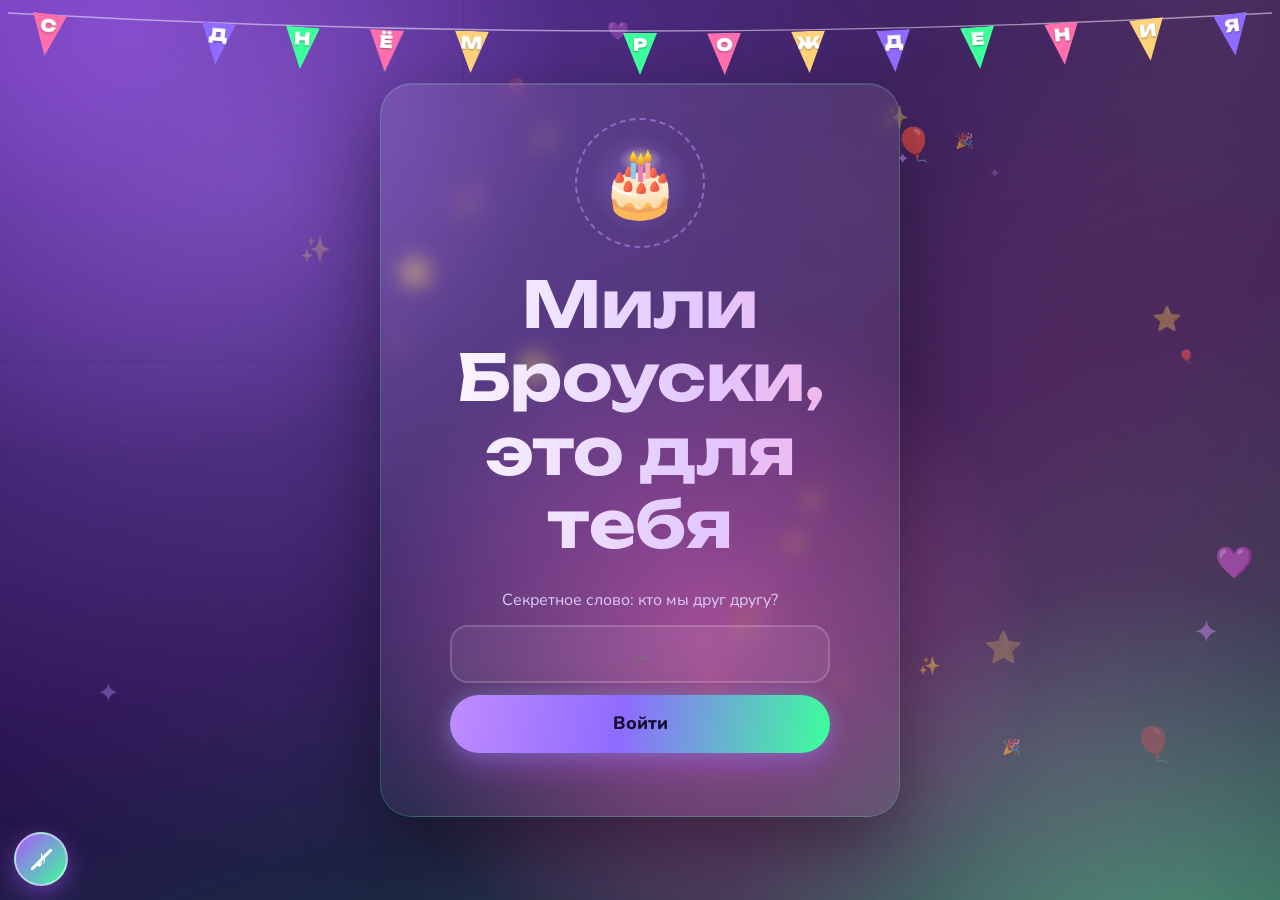
==== bro.html @ f9e352d7 "Сайт-поздравление: 6 страниц, музыка, анимации Co-Authored-By: Claude Opus 5.5 <noreply@anthropic.co" ====
<!DOCTYPE html>
<html lang="ru">
<head>
  <meta charset="utf-8">
  <meta name="viewport" content="width=device-width, initial-scale=1, viewport-fit=cover">
  <meta name="robots" content="noindex, nofollow">
  <meta name="theme-color" content="#fff5ec">
  <title>Моя лучшая бро 🧡</title>
  <script>try{if(sessionStorage.getItem("mili-family-v1")!=="1")location.replace("index.html")}catch(e){}</script>
  <link rel="icon" href="data:image/svg+xml,<svg xmlns='http://www.w3.org/2000/svg' viewBox='0 0 100 100'><text y='.9em' font-size='90'>🧡</text></svg>">
  <link rel="preconnect" href="https://fonts.googleapis.com">
  <link rel="preconnect" href="https://fonts.gstatic.com" crossorigin>
  <link rel="stylesheet" href="https://fonts.googleapis.com/css2?family=Unbounded:wght@500;700;900&family=Nunito:wght@400;600;700;800&family=Lora:ital,wght@0,400;0,600;1,400;1,600&display=swap">
  <link rel="stylesheet" href="css/style.css?v=8">
</head>
<body class="theme-warm" data-page="4" data-banner="БРО НАВСЕГДА" data-decor="🧡,♡,✿,✨,❀">
  <main class="page">

    <section class="years scene zoom-in">
      <div class="num shine" data-speed="0.1">~2</div>
      <div class="cap">года дружбы</div>
      <div class="days">это примерно <b data-count="730">730</b> дней вместе</div>
    </section>

    <section class="prose center">
      <p class="scrub">Тут без рофлов. Ну, почти.</p>
      <p class="scrub">Мили Броуски, я хочу, чтобы ты знала: я всё замечаю. Вот что ты делала для меня все эти два года.</p>
    </section>

    <svg class="wave" viewBox="0 0 140 20" aria-hidden="true"><path d="M2 10 Q 19.5 0 37 10 T 72 10 T 107 10 T 138 10" fill="none" stroke="currentColor" stroke-width="2.5" stroke-linecap="round"/></svg>

    <section>
      <h2 class="reveal split">Ты делаешь милые ролики</h2>
      <div class="clips-warm">
        <figure class="memory reveal">
          <video class="tall" src="media/S04_V1.mp4" poster="media/S04_V1_poster.jpg" width="720" height="1280" controls playsinline preload="none"></video>
        </figure>
        <figure class="memory reveal" style="--d:.1s">
          <video src="media/S04_V5.mp4" poster="media/S04_V5_poster.jpg" width="1280" height="960" controls playsinline preload="none"></video>
        </figure>
        <figure class="memory reveal" style="--d:.2s">
          <video src="media/S04_V7.mp4" poster="media/S04_V7_poster.jpg" width="384" height="384" controls playsinline preload="none" loop></video>
        </figure>
      </div>
    </section>

    <section>
      <h2 class="reveal split">Ты всегда пишешь первой</h2>
      <p class="reveal">И всегда в меня веришь.</p>
      <figure class="memory natural-wrap reveal">
        <img class="zoomable" src="media/S04_V4.jpg" alt="Сообщение от Мили Броуски" width="424" height="307" loading="lazy">
        <figcaption>поддержка уровня «Мили Броуски»</figcaption>
      </figure>
    </section>

    <section>
      <h2 class="reveal split">Ты всегда придумываешь что-то необычное</h2>
      <figure class="memory natural-wrap reveal">
        <img class="zoomable" src="media/S04_V8.jpg" alt="Адвент-календарь из сердечек" width="293" height="182" loading="lazy">
        <figcaption>адвент-календарь, который придумала ты 🍋</figcaption>
      </figure>
    </section>

    <section>
      <h2 class="reveal split">Ты рисуешь</h2>
      <figure class="memory reveal" style="max-width:620px; margin-left:auto; margin-right:auto">
        <img class="zoomable" src="media/S04_V6.jpg" alt="Рисунок Мили Броуски" width="1536" height="2048" loading="lazy">
      </figure>
    </section>

    <section>
      <h2 class="reveal split">И делишься со мной всем</h2>
      <div class="pair reveal">
        <figure class="memory">
          <img class="zoomable" src="media/S04_V2.jpg" alt="Мили Броуски в красном платье" width="722" height="1280" loading="lazy">
        </figure>
        <figure class="memory">
          <img class="zoomable" src="media/S04_V3.jpg" alt="Мили Броуски в очках" width="640" height="640" loading="lazy">
        </figure>
      </div>
    </section>

    <section class="prose center">
      <p class="scrub">Я вижу, сколько сил ты во всё это вкладываешь. И очень-очень это ценю.</p>
    </section>

    <svg class="wave" viewBox="0 0 140 20" aria-hidden="true"><path d="M2 10 Q 19.5 0 37 10 T 72 10 T 107 10 T 138 10" fill="none" stroke="currentColor" stroke-width="2.5" stroke-linecap="round"/></svg>

    <section class="bro-quote zoom-in">
      <p>Ты моя лучшая бро.</p>
      <p class="shine">Мы единственные такие бро.</p>
    </section>

    <div class="next reveal">
      <a class="btn" href="final.html">дальше →</a>
    </div>
  </main>
  <script src="js/main.js?v=15"></script>
</body>
</html>
---- css/style.css ----
/* ============ База ============ */
*, *::before, *::after { box-sizing: border-box; }
html { -webkit-text-size-adjust: 100%; scroll-behavior: smooth; }
body {
  margin: 0;
  min-height: 100vh;
  min-height: 100svh;
  background-color: var(--bg);
  color: var(--fg);
  font-family: "Nunito", system-ui, -apple-system, "Segoe UI", Roboto, sans-serif;
  font-size: 17px;
  line-height: 1.55;
  -webkit-tap-highlight-color: transparent;
  overflow-x: hidden;
}
img, video { display: block; max-width: 100%; height: auto; }
figure { margin: 0; }
h1, h2, h3 {
  font-family: "Unbounded", system-ui, sans-serif;
  line-height: 1.15;
  margin: 0 0 .5em;
  letter-spacing: -.01em;
  overflow-wrap: anywhere;
}
h1 { font-size: clamp(30px, 8.5vw, 64px); }
h2 { font-size: clamp(22px, 6.2vw, 40px); }
h3 { font-size: clamp(18px, 5vw, 24px); }
p { margin: 0 0 1em; }
a { color: inherit; }

.page {
  position: relative; z-index: 1;
  max-width: 1080px;
  margin: 0 auto;
  padding: calc(78px + env(safe-area-inset-top)) 14px calc(40px + env(safe-area-inset-bottom));
}
@media (min-width: 600px) { .page { padding-left: 28px; padding-right: 28px; } }
section { margin: 0 0 64px; }
.prose { max-width: 700px; }
.prose.center, .center .prose { margin-left: auto; margin-right: auto; }
.center { text-align: center; }
.muted { color: var(--muted, inherit); opacity: .9; }
.small { font-size: 14px; }

/* Сетка в две колонки на широких экранах */
@media (min-width: 860px) {
  .grid2 { display: grid; grid-template-columns: 1fr 1fr; gap: 34px 28px; align-items: start; }
  .grid2 > :last-child:nth-child(odd) { grid-column: 1 / -1; max-width: 640px; width: 100%; justify-self: center; }
}

/* Переливающийся текст */
.shine {
  background: var(--shine);
  background-size: 250% 100%;
  -webkit-background-clip: text; background-clip: text;
  color: transparent;
  animation: shine 7s linear infinite;
}

/* ============ Плавающие украшения на фоне ============ */
.decor { position: fixed; inset: 0; z-index: 0; overflow: hidden; pointer-events: none; }
.decor span {
  position: absolute; line-height: 1;
  color: var(--decor, var(--accent));
  opacity: var(--o, .4);
  animation: floaty ease-in-out infinite alternate;
  will-change: transform;
}

/* ============ Бегущая строка ============ */
.ticker {
  position: relative; z-index: 1;
  width: 100vw; margin: 0 0 56px calc(50% - 50vw);
  overflow: hidden; white-space: nowrap;
  padding: 12px 0;
  background: var(--ticker-bg, var(--accent));
  color: var(--ticker-fg, var(--on-accent));
  font: 900 15px/1 "Unbounded", sans-serif; letter-spacing: .08em; text-transform: uppercase;
  transform: rotate(var(--tilt, -1.5deg));
}
.ticker-track { display: inline-flex; animation: marquee var(--speed, 26s) linear infinite; }
.ticker-track span { padding-right: .6em; }

/* ============ Верхняя панель ============ */
.topbar {
  position: fixed; inset: 0 0 auto; z-index: 50;
  display: flex; align-items: center; gap: 14px;
  padding: calc(10px + env(safe-area-inset-top)) 16px 10px;
  background: var(--bar);
  -webkit-backdrop-filter: blur(12px);
  backdrop-filter: blur(12px);
}
.topbar .back {
  display: grid; place-items: center;
  width: 44px; height: 44px; border-radius: 50%;
  text-decoration: none; font-size: 22px; font-weight: 800;
  background: rgba(127, 127, 127, .15);
}
.dots { display: flex; gap: 8px; list-style: none; margin: 0 auto; padding: 0; }
.dots li { width: 9px; height: 9px; border-radius: 50%; background: currentColor; opacity: .22; transition: .3s; }
.dots li.done { opacity: .6; }
.dots li.now { opacity: 1; width: 26px; border-radius: 6px; background: var(--accent); box-shadow: 0 0 12px var(--glow); }
.topbar .count { width: 44px; text-align: right; font-weight: 800; font-size: 14px; opacity: .7; }

/* ============ Кнопки ============ */
.btn {
  position: relative; overflow: hidden;
  display: inline-flex; align-items: center; justify-content: center; gap: .5em;
  min-height: 58px; padding: 14px 28px;
  border: 0; border-radius: 999px;
  background: var(--accent); color: var(--on-accent);
  font: 800 18px/1.15 "Nunito", system-ui, sans-serif;
  text-decoration: none; text-align: center; cursor: pointer;
  box-shadow: 0 10px 28px var(--glow);
  transition: transform .15s ease, box-shadow .2s ease;
}
.btn::after { /* пробегающий блик */
  content: ""; position: absolute; top: 0; bottom: 0; left: -60%; width: 40%;
  background: linear-gradient(100deg, transparent, rgba(255, 255, 255, .45), transparent);
  transform: skewX(-20deg);
  animation: glint 3.8s ease-in-out infinite;
}
.btn:active { transform: scale(.96); }
.btn:focus-visible { outline: 3px solid var(--fg); outline-offset: 3px; }
.next { display: flex; justify-content: center; padding: 16px 0 8px; }
.next .btn { width: 100%; max-width: 440px; }

/* ============ Появление при прокрутке ============ */
.reveal { opacity: 0; transform: translateY(26px); transition: opacity .8s ease var(--d, 0s), transform .8s ease var(--d, 0s); }
.reveal.in { opacity: 1; transform: none; }

/* ============ Видео и картинки ============ */
video { width: 100%; background: #000; }
.zoomable { cursor: zoom-in; }

.lightbox {
  position: fixed; inset: 0; z-index: 100;
  display: none; align-items: center; justify-content: center;
  padding: calc(16px + env(safe-area-inset-top)) 12px calc(16px + env(safe-area-inset-bottom));
  background: rgba(0, 0, 0, .93);
  cursor: zoom-out;
}
.lightbox.open { display: flex; animation: fade .25s ease; }
.lightbox img { max-width: 100%; max-height: 100%; object-fit: contain; border-radius: 8px; }
.lightbox .close {
  position: absolute; top: calc(12px + env(safe-area-inset-top)); right: 12px;
  width: 48px; height: 48px; border: 0; border-radius: 50%;
  background: rgba(255, 255, 255, .15); color: #fff; font-size: 24px; cursor: pointer;
}

/* ============ Тост ============ */
.toast {
  position: fixed; left: 50%; bottom: calc(28px + env(safe-area-inset-bottom)); z-index: 120;
  transform: translate(-50%, 30px); opacity: 0;
  max-width: calc(100% - 32px);
  padding: 14px 22px; border-radius: 16px;
  background: #1c1626; color: #fff; font-weight: 700; text-align: center;
  box-shadow: 0 12px 30px rgba(0, 0, 0, .35);
  transition: .3s ease; pointer-events: none;
}
.toast.show { transform: translate(-50%, 0); opacity: 1; }

.confetti { position: fixed; inset: 0; z-index: 110; pointer-events: none; }

/* ============ Анимации ============ */
@keyframes fade { from { opacity: 0; } }
@keyframes pop { 0% { opacity: 0; transform: scale(.85); } 70% { transform: scale(1.03); } 100% { opacity: 1; transform: none; } }
@keyframes bob { 50% { transform: translateY(-10px) rotate(-4deg); } }
@keyframes shake { 20%, 60% { transform: translateX(-10px); } 40%, 80% { transform: translateX(10px); } }
@keyframes drift { to { transform: translate(6%, 4%) scale(1.1); } }
@keyframes spin { to { transform: rotate(360deg); } }
@keyframes shine { to { background-position: -250% 0; } }
@keyframes marquee { to { transform: translateX(-50%); } }
@keyframes floaty { from { transform: translate(0, 0) rotate(-12deg); } to { transform: translate(14px, -28px) rotate(14deg); } }
@keyframes twinkle { 50% { opacity: .25; transform: scale(.7); } }
@keyframes glint { 0%, 55% { left: -60%; } 85%, 100% { left: 130%; } }
@keyframes wiggle {
  0%, 70%, 100% { transform: rotate(0); }
  75% { transform: rotate(-5deg); } 80% { transform: rotate(5deg); }
  85% { transform: rotate(-4deg); } 90% { transform: rotate(3deg); }
}
@keyframes glowpulse { 50% { filter: drop-shadow(0 0 18px var(--glow)); } }
@keyframes halo { 50% { transform: scale(1.12); opacity: .9; } }
@keyframes shoot {
  0% { transform: translate(0, 0) rotate(-35deg); opacity: 0; }
  5% { opacity: 1; }
  18%, 100% { transform: translate(-70vw, 45vh) rotate(-35deg); opacity: 0; }
}

/* =================================================================
   ОБЛОЖКА
   ================================================================= */
.theme-cover {
  --bg: #0e0a16; --fg: #f3ecff; --accent: #b88cff; --on-accent: #1a0f2b;
  --glow: rgba(184, 140, 255, .45); --bar: rgba(14, 10, 22, .7); --muted: #c7b8e0;
  --shine: linear-gradient(90deg, #fff 0%, #e2c8ff 25%, #ff9fd2 50%, #ffe39a 75%, #fff 100%);
}
.cover {
  position: relative; z-index: 1; isolation: isolate; overflow: hidden;
  min-height: 100vh; min-height: 100svh;
  display: grid; place-items: center;
  padding: 24px 16px calc(24px + env(safe-area-inset-bottom));
  text-align: center;
}
.cover::before {
  content: ""; position: absolute; inset: -25%; z-index: -1;
  background:
    radial-gradient(circle at 30% 30%, rgba(184, 140, 255, .38), transparent 42%),
    radial-gradient(circle at 72% 72%, rgba(255, 120, 200, .26), transparent 42%),
    radial-gradient(circle at 80% 20%, rgba(255, 210, 122, .14), transparent 35%);
  filter: blur(10px);
  animation: drift 10s ease-in-out infinite alternate;
}
.glass {
  width: min(100%, 520px);
  padding: 34px 22px 26px;
  border: 1px solid rgba(255, 255, 255, .12); border-radius: 32px;
  background: linear-gradient(160deg, rgba(255, 255, 255, .09), rgba(255, 255, 255, .03));
  -webkit-backdrop-filter: blur(10px); backdrop-filter: blur(10px);
  box-shadow: 0 30px 80px rgba(0, 0, 0, .45), inset 0 1px 0 rgba(255, 255, 255, .12);
}
.cake-wrap { position: relative; width: 130px; height: 130px; margin: 0 auto 20px; display: grid; place-items: center; }
.cake-wrap::before {
  content: ""; position: absolute; inset: 0; border-radius: 50%;
  border: 2px dashed rgba(184, 140, 255, .55);
  animation: spin 20s linear infinite;
}
.cake-wrap::after {
  content: ""; position: absolute; inset: 14px; border-radius: 50%;
  background: radial-gradient(circle, rgba(184, 140, 255, .35), transparent 70%);
}
.cake { position: relative; z-index: 1; font-size: 66px; line-height: 1; animation: bob 3s ease-in-out infinite; }
.cover h1 { margin-bottom: .3em; }
.gate { display: flex; flex-direction: column; gap: 12px; width: min(100%, 380px); margin: 26px auto 0; }
.gate label { color: var(--muted); font-size: 16px; }
.gate input {
  min-height: 58px; padding: 0 16px;
  border: 2px solid rgba(255, 255, 255, .16); border-radius: 18px;
  background: rgba(255, 255, 255, .06); color: inherit;
  font: 700 20px "Nunito", sans-serif; text-align: center; outline: none;
  transition: border-color .2s, box-shadow .2s;
}
.gate input:focus { border-color: var(--accent); box-shadow: 0 0 0 5px rgba(184, 140, 255, .18); }
.gate .err { min-height: 1.5em; color: #ff9db8; font-weight: 700; }
.shake { animation: shake .4s; }
.welcome { display: none; }
.unlocked .gate-wrap { display: none; }
.unlocked .welcome { display: block; animation: pop .7s ease both; }
.welcome .big { font-size: clamp(30px, 9vw, 60px); }
.welcome p { font-size: 19px; color: var(--muted); margin-bottom: 30px; }

/* =================================================================
   1 — ВАЛОРАНТ
   ================================================================= */
.theme-valo {
  --bg: #06080a; --fg: #e9fff2; --accent: #3dff8f; --on-accent: #03140a;
  --glow: rgba(61, 255, 143, .38); --bar: rgba(6, 8, 10, .78); --muted: #93bba4;
  --cut: polygon(0 0, calc(100% - 16px) 0, 100% 16px, 100% 100%, 16px 100%, 0 calc(100% - 16px));
  --shine: linear-gradient(90deg, #ffffff 0%, #3dff8f 30%, #b6ffd6 55%, #3dff8f 80%, #ffffff 100%);
  --decor: #3dff8f;
}
body.theme-valo {
  background-image:
    radial-gradient(ellipse at 50% -10%, rgba(61, 255, 143, .16), transparent 55%),
    linear-gradient(rgba(61, 255, 143, .05) 1px, transparent 1px),
    linear-gradient(90deg, rgba(61, 255, 143, .05) 1px, transparent 1px);
  background-size: 100% 900px, 34px 34px, 34px 34px;
  background-repeat: no-repeat, repeat, repeat;
}
body.theme-valo::after { /* лёгкие «сканлайны» как на мониторе */
  content: ""; position: fixed; inset: 0; z-index: 2; pointer-events: none;
  background: repeating-linear-gradient(to bottom, rgba(255, 255, 255, .025) 0 1px, transparent 1px 3px);
}
.kicker {
  display: inline-block; margin-bottom: 14px;
  font: 700 12px/1 "Unbounded", sans-serif; letter-spacing: .25em; text-transform: uppercase;
  color: var(--accent);
}
.theme-valo h1 { text-transform: uppercase; animation: shine 7s linear infinite, glowpulse 3s ease-in-out infinite; }
.valo-hero { position: relative; padding: 22px 0 0; }
.valo-hero::before { /* прицел */
  content: ""; position: absolute; right: 4px; top: 0; width: 64px; height: 64px;
  border: 2px solid rgba(61, 255, 143, .5); border-radius: 50%;
  background:
    linear-gradient(var(--accent), var(--accent)) center / 2px 40% no-repeat,
    linear-gradient(var(--accent), var(--accent)) center / 40% 2px no-repeat;
  opacity: .55; animation: spin 14s linear infinite;
}
.stats { display: grid; grid-template-columns: repeat(3, 1fr); gap: 8px; margin-top: 22px; max-width: 640px; }
.stat {
  padding: 12px 10px;
  border: 1px solid rgba(61, 255, 143, .32);
  background: linear-gradient(160deg, rgba(61, 255, 143, .12), rgba(61, 255, 143, .03));
  clip-path: var(--cut);
}
.stat span { display: block; font-size: 11px; letter-spacing: .12em; text-transform: uppercase; opacity: .7; }
.stat b { display: block; margin-top: 4px; font: 700 14px/1.2 "Unbounded", sans-serif; color: var(--accent); }
.theme-valo .ticker { --ticker-bg: var(--accent); --ticker-fg: var(--on-accent); box-shadow: 0 0 30px var(--glow); }
.theme-valo .ticker.alt { --ticker-bg: #ff4d6d; --ticker-fg: #fff; --tilt: 1.5deg; box-shadow: 0 0 30px rgba(255, 77, 109, .4); }
.clip { margin: 0 0 40px; }
.frame { position: relative; padding: 7px; }
.frame::before, .frame::after {
  content: ""; position: absolute; width: 26px; height: 26px; pointer-events: none;
  border: 3px solid var(--accent); filter: drop-shadow(0 0 6px var(--glow));
}
.frame::before { top: 0; left: 0; border-right: 0; border-bottom: 0; }
.frame::after { right: 0; bottom: 0; border-left: 0; border-top: 0; }
.clip video, .clip img { width: 100%; clip-path: var(--cut); background: #000; }
.clip-tag {
  display: inline-block; margin: 0 0 12px 4px; padding: 6px 14px;
  font: 900 clamp(16px, 5vw, 22px)/1.1 "Unbounded", sans-serif; text-transform: uppercase;
  background: var(--accent); color: var(--on-accent);
  transform: skewX(-10deg);
  box-shadow: 0 0 22px var(--glow);
}
.clip figcaption { margin-top: 10px; padding-left: 4px; color: var(--muted); }
.warning {
  position: relative; max-width: 760px; margin: 0 auto;
  padding: 24px 22px;
  border: 2px solid #ff4d6d; background: linear-gradient(160deg, rgba(255, 77, 109, .14), rgba(255, 77, 109, .04));
  clip-path: var(--cut);
}
.warning h2 { color: #ff6b85; font-size: clamp(18px, 5.4vw, 28px); text-transform: uppercase; }
.warning p:last-child { margin: 0; }

/* =================================================================
   2 — МЕМЫ
   ================================================================= */
.theme-memes {
  --bg: #fff4d9; --fg: #1d1a16; --accent: #ff3d7f; --on-accent: #fff;
  --glow: rgba(255, 61, 127, .35); --bar: rgba(255, 244, 217, .86); --muted: #5d554b;
}
body.theme-memes {
  background-image:
    radial-gradient(circle at 10% 20%, rgba(255, 61, 127, .14), transparent 30%),
    radial-gradient(circle at 90% 60%, rgba(70, 200, 255, .14), transparent 30%),
    radial-gradient(rgba(29, 26, 22, .09) 1.5px, transparent 1.5px);
  background-size: 100% 100%, 100% 100%, 22px 22px;
  background-attachment: fixed, fixed, scroll;
}
.theme-memes h1 mark, .theme-memes h2 mark {
  background: var(--accent); color: #fff; padding: 0 .18em; border-radius: 8px;
  -webkit-box-decoration-break: clone; box-decoration-break: clone;
}
.theme-memes h1 { font-size: clamp(32px, 9vw, 70px); }
.theme-memes .btn { border: 3px solid var(--fg); box-shadow: 5px 5px 0 var(--fg); }
.theme-memes .ticker { --ticker-bg: var(--fg); --ticker-fg: #ffd23f; border-top: 3px solid var(--fg); border-bottom: 3px solid var(--fg); }
.theme-memes .ticker.alt { --ticker-bg: #ffd23f; --ticker-fg: var(--fg); --tilt: 2deg; }
.sticker {
  position: relative;
  margin: 0 0 40px; padding: 10px;
  background: #fff; border: 3px solid var(--fg); border-radius: 18px;
  box-shadow: 6px 6px 0 var(--fg);
  transform: rotate(var(--r, 0deg));
}
.sticker::before { /* скотч */
  content: ""; position: absolute; top: -16px; left: 50%; z-index: 2;
  width: 96px; height: 28px; margin-left: -48px;
  background: rgba(255, 214, 102, .82);
  border-left: 2px dashed rgba(0, 0, 0, .08); border-right: 2px dashed rgba(0, 0, 0, .08);
  transform: rotate(-4deg);
}
.sticker[data-emoji]::after { /* эмодзи-наклейка в углу */
  content: attr(data-emoji); position: absolute; top: -20px; right: -10px; z-index: 2;
  font-size: 46px; line-height: 1; transform: rotate(14deg);
  filter: drop-shadow(2px 3px 0 rgba(0, 0, 0, .25));
}
.sticker.reveal { transform: translateY(26px) rotate(var(--r, 0deg)); }
.sticker.reveal.in { transform: rotate(var(--r, 0deg)); }
.sticker img { width: 100%; border-radius: 10px; }
.sticker figcaption { padding: 12px 6px 4px; font-weight: 800; font-size: 18px; line-height: 1.35; }
.sticker figcaption small { display: block; margin-top: 4px; font-weight: 600; font-size: 15px; color: var(--muted); }
.sticker.narrow { max-width: 420px; margin-left: auto; margin-right: auto; }
.meters {
  max-width: 760px; padding: 22px 20px 6px;
  background: #fff; border: 3px solid var(--fg); border-radius: 22px; box-shadow: 6px 6px 0 var(--fg);
}
.meter { margin: 0 0 18px; }
.meter .label { display: flex; justify-content: space-between; gap: 10px; font-weight: 800; margin-bottom: 6px; }
.meter .track { height: 22px; border: 3px solid var(--fg); border-radius: 999px; overflow: hidden; background: #fff; }
.meter .fill {
  height: 100%; width: 0;
  background: repeating-linear-gradient(-45deg, var(--c, var(--accent)) 0 12px, color-mix(in srgb, var(--c, var(--accent)) 80%, #fff) 12px 24px);
  background-color: var(--c, var(--accent));
  transition: width 1.6s cubic-bezier(.2, .9, .2, 1) .3s;
}
.in .meter .fill { width: var(--v); }
.verse-label {
  display: inline-block; margin-bottom: 18px; padding: 6px 14px;
  border: 3px solid var(--fg); border-radius: 999px; background: #c6f6ff; font-weight: 800;
  box-shadow: 3px 3px 0 var(--fg);
}

/* =================================================================
   3 — ПЕРСОНАЖИ
   ================================================================= */
.theme-anime {
  --bg: #fde8f3; --fg: #3b2a4d; --accent: #ff6fae; --on-accent: #fff;
  --glow: rgba(255, 111, 174, .4); --bar: rgba(253, 232, 243, .82); --muted: #7a6390;
  --shine: linear-gradient(90deg, #3b2a4d 0%, #ff6fae 30%, #8f7bff 60%, #3b2a4d 100%);
}
body.theme-anime { background-image: linear-gradient(165deg, #ffe3f1 0%, #ece7ff 55%, #def2ff 100%); }
.theme-anime h1 .spark { display: inline-block; color: var(--accent); -webkit-text-fill-color: var(--accent); animation: twinkle 2.4s ease-in-out infinite; }
.avatars { display: grid; grid-template-columns: repeat(2, 1fr); gap: 26px 18px; margin-top: 28px; }
@media (max-width: 759px) {
  .ava:last-child:nth-child(odd) { grid-column: 1 / -1; width: calc(50% - 9px); margin: 0 auto; }
}
@media (min-width: 760px) { .avatars { grid-template-columns: repeat(5, 1fr); gap: 26px; } }
.ava { text-align: center; }
.ring { position: relative; display: block; padding: 8px; }
.ring::before {
  content: ""; position: absolute; inset: 0; border-radius: 50%;
  border: 2px dashed var(--accent); opacity: .8;
  animation: spin 16s linear infinite;
}
.ava:nth-child(even) .ring::before { animation-direction: reverse; border-color: #8f7bff; }
.ring::after {
  content: "✦"; position: absolute; top: 2%; right: 4%;
  font-size: 22px; color: #ffcf5a; text-shadow: 0 0 10px rgba(255, 207, 90, .8);
  animation: twinkle 2s ease-in-out infinite;
}
.ava img {
  width: 100%; aspect-ratio: 1; object-fit: cover; border-radius: 50%;
  border: 5px solid #fff;
  box-shadow: 0 14px 30px rgba(120, 60, 140, .22);
}
.ava figcaption { margin-top: 8px; font-weight: 800; color: var(--muted); }
.cat-stage { text-align: center; }
.cat-card {
  position: relative; overflow: hidden;
  max-width: 440px; margin: 24px auto 0;
  border-radius: 30px; border: 6px solid #fff;
  box-shadow: 0 0 0 3px var(--accent), 0 22px 60px rgba(120, 60, 140, .3);
  background: #fff;
}
.cat-card img { width: 100%; filter: blur(22px) saturate(.6); transform: scale(1.15); transition: filter .9s ease, transform .9s ease; }
.cat-card .peek {
  position: absolute; inset: 0;
  display: grid; place-content: center; gap: 10px;
  border: 0; background: rgba(255, 255, 255, .35); color: var(--fg);
  font: 800 20px "Nunito", sans-serif; cursor: pointer;
}
.cat-card .peek span:first-child { font-size: 56px; animation: bob 2.4s ease-in-out infinite; }
.cat-card.open img { filter: none; transform: none; }
.cat-card.open .peek { display: none; }
.cat-text { opacity: 0; transform: translateY(16px); transition: .7s ease .5s; }
.cat-card.open + .cat-text { opacity: 1; transform: none; }
.cat-text h2 { margin-top: 24px; color: var(--accent); }
.paws { font-size: 22px; letter-spacing: .6em; opacity: .55; margin-top: 8px; }

/* =================================================================
   4 — ЧТО ТЫ ДЕЛАЛА ДЛЯ МЕНЯ
   ================================================================= */
.theme-warm {
  --bg: #fff5ec; --fg: #4a2c22; --accent: #e07a5f; --on-accent: #fff;
  --glow: rgba(224, 122, 95, .35); --bar: rgba(255, 245, 236, .86); --muted: #8a6656;
  --shine: linear-gradient(90deg, #e07a5f 0%, #f2b880 35%, #e8a0b4 65%, #e07a5f 100%);
}
body.theme-warm {
  font-family: "Lora", Georgia, "Times New Roman", serif;
  font-size: 18px; line-height: 1.7;
  background-image:
    radial-gradient(ellipse at 50% 0, #ffd9bd 0%, transparent 60%),
    radial-gradient(circle at 0% 60%, rgba(232, 160, 180, .18), transparent 35%),
    radial-gradient(circle at 100% 85%, rgba(242, 184, 128, .2), transparent 35%);
  background-repeat: no-repeat;
}
.theme-warm .page { max-width: 900px; }
.theme-warm h2 { font-family: "Lora", Georgia, serif; font-weight: 600; font-style: italic; font-size: clamp(24px, 6.8vw, 38px); }
.theme-warm h2::before { content: "✿ "; color: var(--accent); font-style: normal; font-size: .7em; vertical-align: .12em; }
.years { text-align: center; position: relative; }
.years .num { font: 900 clamp(90px, 30vw, 190px)/1 "Unbounded", sans-serif; }
.years .cap { font-style: italic; color: var(--muted); font-size: 20px; }
.memory {
  position: relative;
  margin: 26px 0 0; padding: 12px 12px 14px;
  background: #fff; border-radius: 22px;
  box-shadow: 0 14px 44px rgba(120, 60, 30, .13);
}
.memory::before { /* скотч, как у полароида */
  content: ""; position: absolute; top: -12px; left: 50%; z-index: 2;
  width: 84px; height: 24px; margin-left: -42px;
  background: rgba(240, 190, 160, .7);
  transform: rotate(var(--tape, -3deg));
}
.memory:nth-of-type(even)::before { --tape: 4deg; }
.memory img, .memory video { width: 100%; border-radius: 14px; }
.memory video.tall { max-height: 78vh; max-height: 78svh; object-fit: contain; }
.memory.natural-wrap { width: fit-content; max-width: 100%; margin-left: auto; margin-right: auto; }
.memory.natural-wrap img { width: auto; }
.memory figcaption { padding: 10px 6px 0; font-style: italic; color: var(--muted); font-size: 16px; }
.pair { display: grid; grid-template-columns: 1fr 1fr; gap: 14px; margin-top: 26px; }
.pair .memory { margin: 0; }
.pair .memory img { height: 100%; object-fit: cover; aspect-ratio: 3 / 4; }
@media (min-width: 760px) {
  .clips-warm { display: grid; grid-template-columns: 1fr 1fr; gap: 0 22px; align-items: start; }
  .clips-warm .memory:first-child { grid-row: span 2; }
}
.wave { display: block; width: 140px; height: 20px; margin: 46px auto; color: var(--accent); opacity: .7; }
.bro-quote {
  position: relative; text-align: center;
  padding: 44px 20px; border-radius: 30px;
  background: linear-gradient(160deg, #fff, #ffeadb);
  box-shadow: 0 20px 60px rgba(120, 60, 30, .14);
}
.bro-quote::before, .bro-quote::after { position: absolute; font-size: 34px; color: var(--accent); opacity: .5; }
.bro-quote::before { content: "♡"; top: 14px; left: 20px; transform: rotate(-12deg); }
.bro-quote::after { content: "♡"; bottom: 14px; right: 20px; transform: rotate(12deg); }
.bro-quote p { font-size: clamp(24px, 7vw, 42px); line-height: 1.35; font-style: italic; font-weight: 600; margin: 0 0 .4em; }
.bro-quote p:last-child { margin: 0; }

/* =================================================================
   5 — ФИНАЛ
   ================================================================= */
.theme-final {
  --bg: #120a20; --fg: #f5edff; --accent: #c79bff; --on-accent: #1a0f2b; --gold: #ffd27a;
  --glow: rgba(199, 155, 255, .45); --bar: rgba(18, 10, 32, .76); --muted: #cbbbe3;
  --shine: linear-gradient(90deg, #ffd27a 0%, #fff3cf 30%, #ffb3d9 55%, #ffd27a 100%);
  --decor: #fff3cf;
}
body.theme-final {
  background-image:
    radial-gradient(ellipse at 50% -5%, rgba(199, 155, 255, .22), transparent 55%),
    radial-gradient(1.5px 1.5px at 12% 18%, #fff8 50%, transparent),
    radial-gradient(1.5px 1.5px at 78% 12%, #fff6 50%, transparent),
    radial-gradient(1px 1px at 40% 40%, #fff7 50%, transparent),
    radial-gradient(1.5px 1.5px at 88% 55%, #fff5 50%, transparent),
    radial-gradient(1px 1px at 22% 72%, #fff6 50%, transparent),
    radial-gradient(1.5px 1.5px at 60% 85%, #fff5 50%, transparent);
  background-size: 100% 900px, 320px 320px, 280px 280px, 240px 240px, 360px 360px, 300px 300px, 260px 260px;
  background-repeat: no-repeat, repeat, repeat, repeat, repeat, repeat, repeat;
}
.theme-final .page { max-width: 860px; }
.theme-final .decor span { animation-name: twinkle; }
.shooting {
  position: fixed; z-index: 0; pointer-events: none;
  width: 140px; height: 2px; border-radius: 2px;
  background: linear-gradient(90deg, #fff, transparent);
  filter: drop-shadow(0 0 6px #fff);
  opacity: 0;
  animation: shoot 9s ease-in infinite;
}
.shooting.s1 { top: 8%; right: -10%; animation-delay: 1.5s; }
.shooting.s2 { top: 30%; right: -15%; animation-delay: 5.5s; animation-duration: 11s; }
.wish { text-align: center; }
.wish p { font-size: 20px; }
.wish .line { display: block; }
.wish .one { font-size: 22px; font-weight: 800; color: var(--accent); }
.gift-stage { text-align: center; }
.gift-stage .tap { color: var(--muted); margin-top: 6px; }
.gift {
  position: relative; display: block;
  width: 210px; height: 210px; margin: 40px auto 10px;
  border: 0; padding: 0; background: none; cursor: pointer;
  animation: wiggle 2.6s ease-in-out infinite;
}
.gift::before { /* сияние вокруг коробки */
  content: ""; position: absolute; inset: -40px; border-radius: 50%; z-index: -1;
  background: radial-gradient(circle, rgba(199, 155, 255, .55), rgba(255, 210, 122, .15) 45%, transparent 70%);
  animation: halo 2.6s ease-in-out infinite;
}
.gift:focus-visible { outline: 3px solid var(--accent); outline-offset: 8px; border-radius: 16px; }
.gift .box, .gift .lid { position: absolute; border-radius: 12px; }
.gift .box {
  left: 14px; right: 14px; bottom: 0; height: 140px;
  background:
    radial-gradient(circle at 25% 30%, rgba(255, 255, 255, .25) 0 3px, transparent 4px) 0 0 / 34px 34px,
    linear-gradient(160deg, #a866ff, #6f2bd6);
  box-shadow: 0 20px 50px rgba(150, 80, 255, .45), inset 0 -10px 0 rgba(0, 0, 0, .12);
}
.gift .lid {
  left: 0; right: 0; top: 34px; height: 46px; z-index: 2;
  background: linear-gradient(160deg, #bf8aff, #8b45ef);
  box-shadow: 0 6px 0 rgba(0, 0, 0, .15);
  transition: transform .9s cubic-bezier(.3, 1.3, .5, 1), opacity .9s ease;
}
.gift .box::before, .gift .lid::before {
  content: ""; position: absolute; top: 0; bottom: 0; left: 50%; width: 30px; margin-left: -15px;
  background: var(--gold);
}
.gift .bow { position: absolute; left: 50%; top: -30px; width: 0; height: 0; }
.gift .bow::before, .gift .bow::after {
  content: ""; position: absolute; top: 0; width: 48px; height: 34px;
  border: 9px solid var(--gold); border-radius: 50% 50% 50% 50% / 60% 60% 40% 40%;
}
.gift .bow::before { right: 0; transform: rotate(-22deg); }
.gift .bow::after { left: 0; transform: rotate(22deg); }
.gift .q {
  position: absolute; left: 0; right: 0; bottom: 38px; z-index: 1;
  font: 900 46px "Unbounded", sans-serif; color: rgba(255, 255, 255, .9);
  text-shadow: 0 3px 0 rgba(0, 0, 0, .2);
}
.gift.open { animation: none; cursor: default; }
.gift.open .lid { transform: translateY(-190px) rotate(-28deg); opacity: 0; }
.gift.open .q, .gift.open + .tap { display: none; }
.prize { display: none; }
.prize.shown { display: block; animation: pop .8s ease both; }
.qr {
  width: min(78vw, 320px); margin: 10px auto 20px; padding: 14px;
  background: #fff; border-radius: 22px;
  box-shadow: 0 0 0 4px var(--gold), 0 20px 60px var(--glow);
}
.qr img { width: 100%; image-rendering: pixelated; }
.prize p { font-size: 19px; font-weight: 700; }

/* Созвездие Стрельца */
.zodiac { text-align: center; }
.zodiac .kicker { color: var(--gold); }
.zodiac svg { display: block; width: min(100%, 460px); margin: 6px auto 18px; overflow: visible; }
.zodiac .lines line {
  stroke: rgba(255, 243, 207, .55); stroke-width: 1.6; stroke-linecap: round;
  stroke-dasharray: 160; stroke-dashoffset: 160;
  transition: stroke-dashoffset 1.4s ease var(--d, 0s);
}
.zodiac.in .lines line { stroke-dashoffset: 0; }
.zodiac .stars circle { fill: #fff3cf; filter: drop-shadow(0 0 5px #ffd27a); transform-box: fill-box; transform-origin: center; animation: twinkle 2.8s ease-in-out infinite; }
.zodiac .stars circle:nth-child(2n) { animation-delay: -1.1s; }
.zodiac .stars circle:nth-child(3n) { animation-delay: -1.9s; }
.zodiac .arrow { stroke: var(--gold); stroke-width: 2; stroke-linecap: round; fill: none; opacity: 0; transform: translateX(-30px); transition: opacity .8s ease 1.4s, transform 1s cubic-bezier(.2, .9, .2, 1) 1.4s; }
.zodiac.in .arrow { opacity: .9; transform: none; }
.zodiac .sign { font-size: 54px; line-height: 1; color: var(--gold); text-shadow: 0 0 24px rgba(255, 210, 122, .6); }
.zodiac p { font-size: 19px; }
.last { padding-top: 10px; }
.last .btn { font-size: 20px; }

/* =================================================================
   v3 — ЯРЧЕ И БОЛЬШЕ АНИМАЦИИ
   ================================================================= */

/* Цвета «северного сияния» и более яркие фоны для каждой страницы */
.theme-cover { --bg: #170b2b; --a1: #b14cff; --a2: #ff4fa3; --a3: #ffb547; --ao: .55; }
.theme-valo  { --a1: #00ff88; --a2: #00d4ff; --a3: #a6ff00; --ao: .22; --accent: #42ff97; --glow: rgba(66, 255, 151, .5); }
.theme-memes { --bg: #fff0c2; --a1: #ff5fa2; --a2: #4fd8ff; --a3: #ffd23f; --ao: .55; --accent: #ff2f78; }
.theme-anime { --a1: #ff7cbf; --a2: #a98bff; --a3: #6fd2ff; --ao: .5; --accent: #ff5aa5; }
.theme-warm  { --bg: #ffeede; --a1: #ff9466; --a2: #ffc14d; --a3: #ff86ab; --ao: .45; --accent: #f06a48; }
.theme-final { --bg: #170a2e; --a1: #9b5cff; --a2: #ff4fb0; --a3: #ffcf5a; --ao: .42; }
body.theme-anime { background-image: linear-gradient(165deg, #ffcfe7 0%, #e4d6ff 50%, #c8ecff 100%); }

.aurora { position: fixed; inset: 0; z-index: 0; overflow: hidden; pointer-events: none; }
.aurora i { position: absolute; width: 80vmax; height: 80vmax; border-radius: 50%; opacity: var(--ao, .5); will-change: transform; }
.aurora i:nth-child(1) { top: -38vmax; left: -30vmax; background: radial-gradient(circle, var(--a1, transparent) 0, transparent 62%); animation: au1 16s ease-in-out infinite alternate; }
.aurora i:nth-child(2) { bottom: -40vmax; right: -30vmax; background: radial-gradient(circle, var(--a2, transparent) 0, transparent 62%); animation: au2 20s ease-in-out infinite alternate; }
.aurora i:nth-child(3) { top: 25%; left: 25%; width: 60vmax; height: 60vmax; background: radial-gradient(circle, var(--a3, transparent) 0, transparent 62%); animation: au3 24s ease-in-out infinite alternate; }
@keyframes au1 { to { transform: translate(35vw, 25vh) scale(1.2); } }
@keyframes au2 { to { transform: translate(-35vw, -30vh) scale(1.15); } }
@keyframes au3 { to { transform: translate(-40vw, 20vh) scale(.8); } }

/* Плавное появление и уход страницы */
.page, .cover { animation: pageIn .8s cubic-bezier(.2, .9, .2, 1) both; }
body.leaving .page, body.leaving .cover { animation: pageOut .33s ease forwards; }
@keyframes pageIn { from { opacity: 0; transform: translateY(24px) scale(.985); } to { opacity: 1; transform: none; } }
@keyframes pageOut { to { opacity: 0; transform: translateY(-18px) scale(.98); filter: blur(4px); } }

/* Полоска прогресса прокрутки */
.topbar .progress { position: absolute; left: 0; right: 0; bottom: 0; height: 3px; background: rgba(127, 127, 127, .15); }
.topbar .progress i {
  display: block; height: 100%; transform-origin: 0 50%; transform: scaleX(0);
  background: linear-gradient(90deg, var(--a1, var(--accent)), var(--a2, var(--accent)), var(--a3, var(--accent)));
  box-shadow: 0 0 10px var(--glow);
}

/* Заголовки по словам */
.split .w { display: inline-block; opacity: 0; transform: translateY(.7em) rotate(5deg) scale(.9); }
.split.in .w { animation: wordIn .75s cubic-bezier(.2, 1.4, .4, 1) forwards; animation-delay: calc(var(--i) * 85ms + var(--d, 0s)); }
@keyframes wordIn { to { opacity: 1; transform: none; } }

/* Искры от касания */
.spark-p {
  position: fixed; z-index: 130; width: 7px; height: 7px; margin: -3.5px 0 0 -3.5px;
  border-radius: 50%; pointer-events: none;
  background: var(--accent); box-shadow: 0 0 10px var(--accent);
  animation: sparkOut .65s ease-out forwards;
}
.spark-p:nth-child(3n) { background: var(--a2, #fff); box-shadow: 0 0 10px var(--a2, #fff); }
.spark-p:nth-child(3n+1) { background: var(--a3, #fff); box-shadow: 0 0 10px var(--a3, #fff); }
@keyframes sparkOut { to { transform: translate(var(--x), var(--y)) scale(.2); opacity: 0; } }

/* Обложка */
.glass { animation: glassGlow 5s ease-in-out infinite; }
@keyframes glassGlow { 50% { box-shadow: 0 30px 90px rgba(177, 76, 255, .45), inset 0 1px 0 rgba(255, 255, 255, .16); } }
.welcome .age {
  display: block; margin: 0 auto 6px;
  font: 900 clamp(80px, 26vw, 140px)/1 "Unbounded", sans-serif;
  background: linear-gradient(135deg, #ffe39a, #ff9fd2, #b88cff);
  -webkit-background-clip: text; background-clip: text; color: transparent;
  filter: drop-shadow(0 6px 24px rgba(255, 159, 210, .5));
  animation: agePop 1s cubic-bezier(.2, 1.6, .4, 1) .2s both, bob 3.5s ease-in-out 1.2s infinite;
}
@keyframes agePop { from { opacity: 0; transform: scale(.3) rotate(-20deg); } }

/* Валорант: глитч у заголовка */
.theme-valo h1.glitch { position: relative; color: var(--accent); text-shadow: 0 0 24px var(--glow); animation: none; }
.glitch::before, .glitch::after { content: attr(data-text); position: absolute; inset: 0; pointer-events: none; opacity: 0; text-shadow: none; }
.glitch::before { color: #ff2bd6; animation: glitch1 3.4s steps(1, end) infinite; }
.glitch::after { color: #2bf0ff; animation: glitch2 3.4s steps(1, end) infinite; }
@keyframes glitch1 {
  0%, 86%, 97%, 100% { opacity: 0; clip-path: inset(0 0 100% 0); transform: none; }
  88% { opacity: 1; clip-path: inset(8% 0 62% 0); transform: translate(-5px, 0); }
  91% { opacity: 1; clip-path: inset(48% 0 22% 0); transform: translate(5px, 0); }
  94% { opacity: 1; clip-path: inset(28% 0 44% 0); transform: translate(-3px, 0); }
}
@keyframes glitch2 {
  0%, 87%, 97%, 100% { opacity: 0; clip-path: inset(0 0 100% 0); transform: none; }
  89% { opacity: 1; clip-path: inset(62% 0 8% 0); transform: translate(5px, 0); }
  92% { opacity: 1; clip-path: inset(18% 0 55% 0); transform: translate(-4px, 0); }
  95% { opacity: 1; clip-path: inset(70% 0 4% 0); transform: translate(3px, 0); }
}
.clip-tag { animation: tagPulse 2.4s ease-in-out infinite; }
@keyframes tagPulse { 50% { box-shadow: 0 0 34px var(--glow), 0 0 4px var(--accent); } }
.clip.in .frame::before, .clip.in .frame::after { animation: cornerIn .7s cubic-bezier(.2, 1.4, .4, 1) .2s both; }
@keyframes cornerIn { from { opacity: 0; transform: scale(2.2); } }

/* Мемы покачиваются, аватарки парят */
.sticker.in { animation: sway 5s ease-in-out 1s infinite; }
.sticker:nth-child(even).in { animation-duration: 6s; }
@keyframes sway { 50% { transform: rotate(calc(var(--r, 0deg) * -1)) translateY(-4px); } }
.ava.in .ring { animation: floatY 3.6s ease-in-out infinite; }
.ava:nth-child(2) .ring { animation-delay: -.7s; }
.ava:nth-child(3) .ring { animation-delay: -1.4s; }
.ava:nth-child(4) .ring { animation-delay: -2.1s; }
.ava:nth-child(5) .ring { animation-delay: -2.8s; }
@keyframes floatY { 50% { transform: translateY(-10px); } }
.verse-label { animation: wiggle 3s ease-in-out infinite; }

/* Тёплая страница */
.days { text-align: center; color: var(--muted); font-style: italic; margin-top: 6px; }
.days b { font: 900 1.4em "Unbounded", sans-serif; font-style: normal; color: var(--accent); }
.theme-warm .decor span { animation-name: riseUp; animation-timing-function: linear; animation-direction: normal; }
@keyframes riseUp { from { transform: translateY(30vh) rotate(-10deg); opacity: 0; } 15% { opacity: var(--o); } 85% { opacity: var(--o); } to { transform: translateY(-40vh) rotate(12deg); opacity: 0; } }

/* Финал: большое письмо с переливающейся рамкой */
@property --ang { syntax: "<angle>"; inherits: false; initial-value: 0deg; }
.letter {
  position: relative; max-width: 700px; margin: 0 auto;
  padding: 3px; border-radius: 30px;
  background: conic-gradient(from var(--ang), #c79bff, #ff8fc7, #ffd27a, #7fd8ff, #c79bff);
  box-shadow: 0 0 60px rgba(199, 155, 255, .35);
  animation: spinAng 6s linear infinite;
}
@keyframes spinAng { to { --ang: 360deg; } }
.letter-inner { border-radius: 27px; padding: 36px 24px 30px; background: linear-gradient(160deg, #23143d, #170d2b); }
.letter h2 { text-align: center; margin-bottom: .8em; }
.letter p { font-size: 19px; line-height: 1.7; }
.letter .big-love { font: 800 clamp(22px, 6vw, 30px)/1.3 "Unbounded", sans-serif; text-align: center; margin: 1em 0 .6em; }
.letter .sig { text-align: right; font-weight: 800; color: var(--gold); margin: 1.2em 0 0; }
.heartbeat { display: inline-block; animation: beat 1.3s ease-in-out infinite; }
@keyframes beat { 0%, 100% { transform: scale(1); } 15% { transform: scale(1.25); } 30% { transform: scale(1); } 45% { transform: scale(1.15); } }
.wish h1.split { color: var(--gold); text-shadow: 0 0 30px rgba(255, 210, 122, .45); }

/* =================================================================
   v4 — НЕОН, МУЗЫКА, ПЕРЕХОДЫ И АНИМАЦИИ НА ПРОКРУТКЕ
   ================================================================= */

/* Тёмные страницы — приятный неон: фиолетовый + зелёный, без «черноты» */
.theme-cover {
  --bg: #2a1252; --a1: #a855ff; --a2: #3dff9c; --a3: #ff5fc8; --ao: .5;
  --muted: #dccdf7; --bar: rgba(42, 18, 82, .72);
}
body.theme-cover { background-image: linear-gradient(160deg, #3a1872 0%, #27114e 55%, #0f4036 100%); }
.theme-cover .btn, .theme-final .btn {
  background: linear-gradient(100deg, #c08cff 0%, #8f6bff 45%, #3dff9c 100%);
  color: #170b2e; box-shadow: 0 10px 30px rgba(168, 85, 255, .45), 0 0 18px rgba(61, 255, 156, .25);
}
.glass { border-color: rgba(61, 255, 156, .22); }
@keyframes glassGlow { 50% { box-shadow: 0 30px 90px rgba(168, 85, 255, .5), 0 0 40px rgba(61, 255, 156, .18), inset 0 1px 0 rgba(255, 255, 255, .16); } }

.theme-valo {
  --bg: #0b2a22; --a1: #3dff9c; --a2: #a855ff; --a3: #22e0ff; --ao: .36;
  --bar: rgba(11, 42, 34, .8); --muted: #b3e3cc;
}
body.theme-valo {
  background-image:
    radial-gradient(ellipse at 50% -10%, rgba(66, 255, 151, .25), transparent 55%),
    linear-gradient(rgba(61, 255, 143, .06) 1px, transparent 1px),
    linear-gradient(90deg, rgba(61, 255, 143, .06) 1px, transparent 1px),
    linear-gradient(170deg, #0f3a2d 0%, #0c2834 50%, #26145a 100%);
  background-size: 100% 900px, 34px 34px, 34px 34px, 100% 100%;
  background-repeat: no-repeat, repeat, repeat, no-repeat;
}

.theme-final {
  --bg: #2b1257; --a1: #a855ff; --a2: #3dff9c; --a3: #ff5fc8; --ao: .42;
  --bar: rgba(43, 18, 87, .78); --muted: #ddd0f5;
}
body.theme-final {
  background-image:
    radial-gradient(1.5px 1.5px at 12% 18%, #fff9 50%, transparent),
    radial-gradient(1.5px 1.5px at 78% 12%, #fff8 50%, transparent),
    radial-gradient(1px 1px at 40% 40%, #fff8 50%, transparent),
    radial-gradient(1.5px 1.5px at 88% 55%, #fff7 50%, transparent),
    radial-gradient(1px 1px at 22% 72%, #fff8 50%, transparent),
    radial-gradient(1.5px 1.5px at 60% 85%, #fff7 50%, transparent),
    linear-gradient(170deg, #3d1878 0%, #29114f 50%, #0f4238 100%);
  background-size: 320px 320px, 280px 280px, 240px 240px, 360px 360px, 300px 300px, 260px 260px, 100% 100%;
  background-repeat: repeat, repeat, repeat, repeat, repeat, repeat, no-repeat;
}
.letter { background: conic-gradient(from var(--ang), #c79bff, #3dff9c, #ff8fc7, #ffd27a, #c79bff); }
.letter-inner { background: linear-gradient(160deg, rgba(62, 26, 118, .94), rgba(22, 56, 62, .94)); }

/* Шире и просторнее: секции почти на весь экран */
section { margin-bottom: clamp(64px, 12vh, 130px); }
.scene { min-height: 84vh; min-height: 84svh; display: flex; flex-direction: column; justify-content: center; }

/* Шторка перехода между страницами */
.curtain {
  position: fixed; inset: 0; z-index: 140; pointer-events: none;
  display: grid; place-items: center;
  clip-path: circle(0 at var(--x, 50%) var(--y, 50%));
}
.curtain span { font-size: 72px; opacity: 0; transform: scale(.4) rotate(-20deg); transition: opacity .3s ease .15s, transform .45s cubic-bezier(.2, 1.6, .4, 1) .15s; }
.curtain.in { pointer-events: auto; clip-path: circle(150vmax at var(--x, 50%) var(--y, 50%)); transition: clip-path .55s cubic-bezier(.7, 0, .3, 1); }
.curtain.in span { opacity: 1; transform: none; }
.curtain.in.out { clip-path: circle(0 at 50% 50%); transition: clip-path .6s cubic-bezier(.7, 0, .3, 1) .05s; }
.curtain.in.out span { opacity: 0; transform: scale(1.6); transition-delay: 0s; }

/* Кнопка музыки */
.music-btn {
  position: fixed; left: 14px; bottom: calc(14px + env(safe-area-inset-bottom)); z-index: 90;
  width: 54px; height: 54px; border-radius: 50%;
  display: grid; place-items: center;
  border: 2px solid rgba(255, 255, 255, .5);
  background: linear-gradient(135deg, #a855ff, #3dff9c);
  color: #fff; font: 800 24px/1 "Nunito", sans-serif; cursor: pointer;
  box-shadow: 0 8px 24px rgba(168, 85, 255, .45);
}
.music-btn .eq { display: none; gap: 3px; align-items: flex-end; height: 22px; }
.music-btn .eq i { display: block; width: 4px; height: 6px; border-radius: 2px; background: #fff; animation: eq .9s ease-in-out infinite; }
.music-btn .eq i:nth-child(2) { animation-delay: -.3s; }
.music-btn .eq i:nth-child(3) { animation-delay: -.6s; }
.music-btn .eq i:nth-child(4) { animation-delay: -.15s; }
.music-btn.on .note { display: none; }
.music-btn.on .eq { display: flex; }
.music-btn:not(.on)::after { content: ""; position: absolute; width: 58%; height: 3px; border-radius: 2px; background: #fff; transform: rotate(-45deg); }
@keyframes eq { 0%, 100% { height: 5px; } 50% { height: 22px; } }

/* Подсветка за курсором (компьютер) */
.cursor-glow {
  position: fixed; left: 0; top: 0; z-index: 0; pointer-events: none;
  width: 460px; height: 460px; margin: -230px 0 0 -230px; border-radius: 50%;
  background: radial-gradient(circle, var(--a1, var(--accent)) 0, transparent 65%);
  opacity: .2;
}

/* Разные способы появления */
.reveal { transition: opacity .9s ease var(--d, 0s), transform .9s cubic-bezier(.2, .9, .2, 1) var(--d, 0s), filter .9s ease var(--d, 0s); }
.reveal.fx-left { transform: perspective(1000px) translateX(-70px) rotateY(28deg); }
.reveal.fx-right { transform: perspective(1000px) translateX(70px) rotateY(-28deg); }
.reveal.fx-zoom { transform: scale(.6) rotate(-10deg); }
.reveal.fx-blur { transform: translateY(50px) scale(.95); filter: blur(14px); }
.reveal.fx-pop { transform: scale(.3) rotate(20deg); }
.reveal.fx-left.in, .reveal.fx-right.in, .reveal.fx-blur.in, .reveal.fx-pop.in { transform: none; filter: none; }
.sticker.reveal.fx-zoom.in { transform: rotate(var(--r, 0deg)); }

/* Наклон медиа при прокрутке — плавно */
.clip .frame, .memory > img, .memory > video, .grid2 > .sticker > img { transition: transform .12s linear; will-change: transform; }

/* Слова, которые загораются по мере чтения */
.scrub .sw { opacity: .16; transition: opacity .35s ease, text-shadow .35s ease; }
.scrub .sw.lit { opacity: 1; }
.theme-final .scrub .sw.lit { text-shadow: 0 0 14px rgba(199, 155, 255, .35); }

/* Сцены, которые вырастают из центра */
.zoom-in { will-change: scale, opacity; transform-origin: 50% 50%; }

/* Горизонтальная лента: листаешь вниз — едет вбок */
.hscroll { position: relative; width: 100vw; margin-left: calc(50% - 50vw); }
.hs-sticky {
  position: sticky; top: 0;
  height: 100vh; height: 100svh; overflow: hidden;
  display: flex; flex-direction: column; justify-content: center; gap: 14px;
  padding: calc(66px + env(safe-area-inset-top)) 0 16px;
}
.hs-head { width: 100%; max-width: 1080px; margin: 0 auto; padding: 0 16px; }
.hs-head h2 { font-size: clamp(22px, 5.6vw, 40px); margin-bottom: .3em; }
.hs-head p { margin: 0; }
.hs-track { display: flex; align-items: flex-start; gap: 34px; width: max-content; padding: 22px 8vw 18px; will-change: translate; }
.hs-track .sticker { flex: 0 0 auto; width: min-content; margin: 0; }
.hs-track .sticker img { height: min(50vh, 470px); height: min(50svh, 470px); width: auto; max-width: none; }
.hs-bar { width: min(240px, 60vw); height: 6px; margin: 4px auto 0; border-radius: 6px; background: rgba(0, 0, 0, .12); overflow: hidden; }
.hs-bar i { display: block; height: 100%; width: 100%; transform-origin: 0 50%; transform: scaleX(var(--hp, 0)); background: var(--accent); border-radius: 6px; }
.hscroll.static .hs-sticky { position: relative; height: auto; }
.hscroll.static .hs-track { margin: 0 auto; }
.hscroll.static .hs-bar { display: none; }

/* Слой украшений выше экрана — для параллакса при прокрутке */
.decor { bottom: auto; height: 175vh; }
.aurora { bottom: -14vh; } /* запас под сдвиг при прокрутке, чтобы внизу не было полосы */

/* Звёзды: третья падающая */
.shooting.s3 { top: 55%; right: -20%; animation-delay: 8s; animation-duration: 13s; }

/* =================================================================
   v5 — ПРАЗДНИК: гирлянда-флажки и воздушные шарики
   ================================================================= */

/* Цвета флажков для каждой темы */
body { --f0: #ff6fae; --f1: #ffd27a; --f2: #8f6bff; --f3: #3dff9c; }
.theme-valo  { --f0: #3dff9c; --f1: #a855ff; --f2: #22e0ff; --f3: #ff4655; }
.theme-memes { --f0: #ff2f78; --f1: #ffd23f; --f2: #4fd8ff; --f3: #1d1a16; }
.theme-anime { --f0: #ff7cbf; --f1: #a98bff; --f2: #6fd2ff; --f3: #ffb3d9; }
.theme-warm  { --f0: #f06a48; --f1: #ffc14d; --f2: #ff86ab; --f3: #ffffff; }

/* Гирлянда: верёвочка дугой и треугольные флажки с буквами */
.bunting {
  position: relative; height: 74px; margin: -6px -8px 18px;
  pointer-events: none; user-select: none;
}
.cover > .bunting { position: absolute; top: calc(10px + env(safe-area-inset-top)); left: 8px; right: 8px; margin: 0; z-index: 2; }
.bunting .rope { position: absolute; left: 0; top: 0; width: 100%; height: 30px; overflow: visible; }
.bunting .rope path { fill: none; stroke: currentColor; stroke-width: 1.4; opacity: .55; vector-effect: non-scaling-stroke; }
.bunting .flag {
  position: absolute; top: calc(var(--y) + 1px);
  width: clamp(19px, 6.4vw, 34px); height: clamp(25px, 8.4vw, 42px);
  margin-left: calc(clamp(19px, 6.4vw, 34px) / -2);
  display: flex; justify-content: center; padding-top: 3px;
  background: var(--c);
  clip-path: polygon(0 0, 100% 0, 50% 100%);
  color: #fff; font: 900 clamp(11px, 3.4vw, 17px)/1 "Unbounded", sans-serif;
  text-shadow: 0 1px 2px rgba(0, 0, 0, .35);
  transform-origin: 50% 0; rotate: var(--rot);
  animation: flagDrop .7s cubic-bezier(.3, 1.6, .5, 1) calc(var(--i) * 45ms) both, flagSway 3.2s ease-in-out calc(var(--i) * -0.23s) infinite;
}
.theme-warm .bunting .flag[style*="--f3"] { color: #f06a48; text-shadow: none; }  /* белый флажок — оранжевая буква */
.theme-memes .bunting .flag[style*="--f1"] { color: #1d1a16; text-shadow: none; } /* жёлтый флажок — тёмная буква */
.theme-cover .bunting .flag, .theme-valo .bunting .flag, .theme-final .bunting .flag { filter: drop-shadow(0 0 6px var(--c)); }
@keyframes flagDrop { from { transform: translateY(-40px) scaleY(.3); opacity: 0; } }
@keyframes flagSway { 50% { transform: rotate(6deg); } }

/* Воздушные шарики */
.balloons { position: fixed; inset: 0; z-index: 45; pointer-events: none; overflow: hidden; }
.balloon {
  position: absolute; bottom: -140px;
  width: calc(52px * var(--s)); height: calc(64px * var(--s));
  border-radius: 50% 50% 48% 52% / 58% 58% 42% 42%;
  background: radial-gradient(circle at 32% 28%, rgba(255, 255, 255, .75) 0 7%, transparent 22%), var(--c);
  box-shadow: inset -6px -8px 14px rgba(0, 0, 0, .18);
  pointer-events: auto; cursor: pointer;
  animation: balloonUp var(--dur) linear forwards, balloonSway 3s ease-in-out infinite alternate;
}
.balloon::before { /* узелок */
  content: ""; position: absolute; left: 50%; bottom: -5px; width: 9px; height: 7px; margin-left: -4.5px;
  background: var(--c); clip-path: polygon(50% 0, 100% 100%, 0 100%);
}
.balloon::after { /* ниточка */
  content: ""; position: absolute; left: 50%; top: 100%; width: 1.5px; height: 70px; margin-left: -.75px;
  background: linear-gradient(currentColor, transparent); opacity: .5;
}
.balloon.popped { animation: balloonPop .25s ease-out forwards; }
@keyframes balloonUp { to { bottom: calc(100% + 160px); } }
@keyframes balloonSway { from { margin-left: calc(var(--sway) * -1); rotate: -6deg; } to { margin-left: var(--sway); rotate: 6deg; } }
@keyframes balloonPop { to { transform: scale(1.6); opacity: 0; } }

/* ============ Меньше анимаций, если человек так настроил телефон ============ */
@media (prefers-reduced-motion: reduce) {
  *, *::before, *::after { animation-duration: .01ms !important; animation-iteration-count: 1 !important; transition-duration: 0s !important; transition-delay: 0s !important; }
  .reveal, .split .w { opacity: 1; transform: none; }
  .aurora i { animation: none; }
  .shine { color: var(--accent); background: none; }
  html { scroll-behavior: auto; }
}
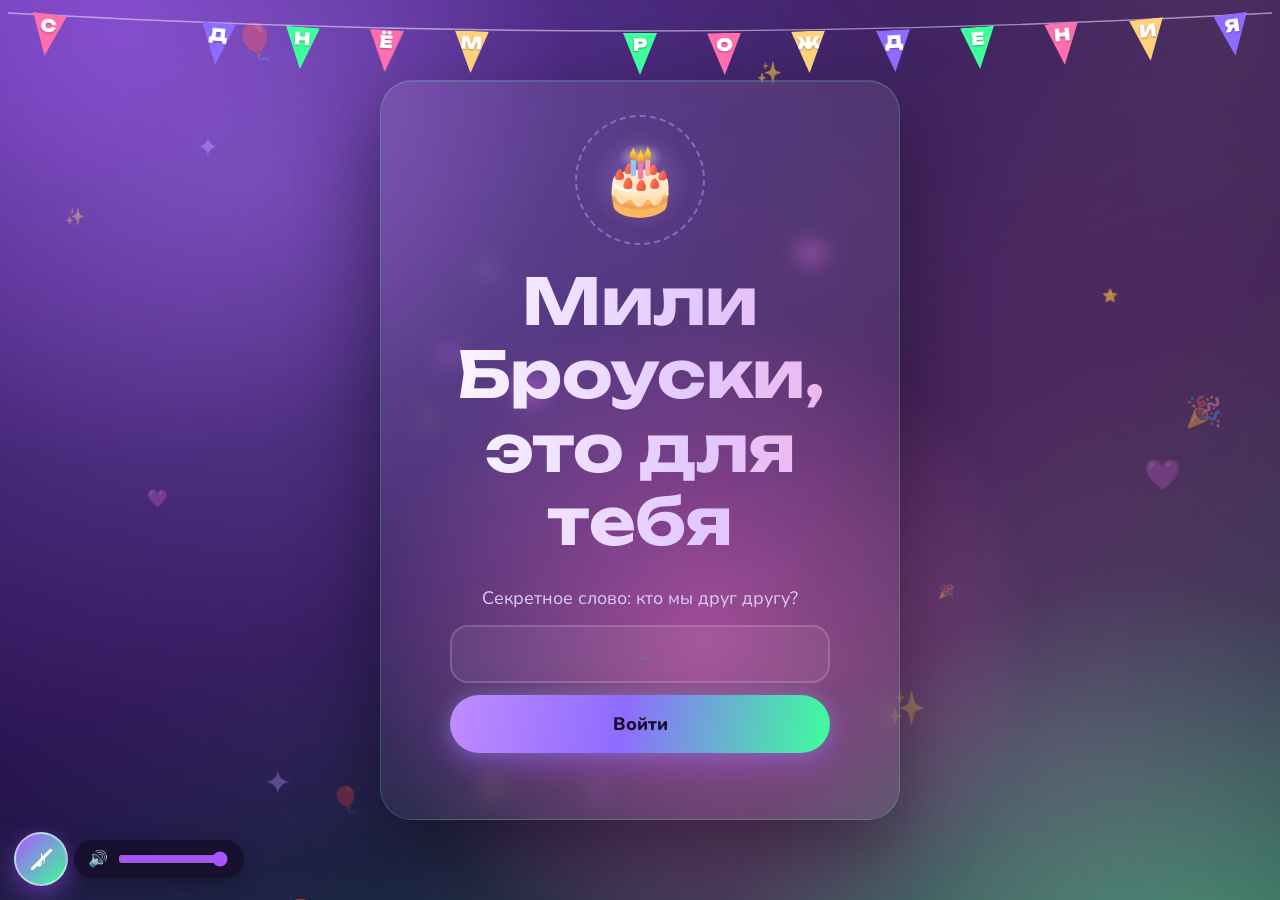
==== commit 19de8abd: "Громкость, крупнее текст, новые переходы и анимации прокрутки - ползунок громкости музыки рядом с кн" ====
--- a/bro.html
+++ b/bro.html
@@ -11,7 +11,7 @@
   <link rel="preconnect" href="https://fonts.googleapis.com">
   <link rel="preconnect" href="https://fonts.gstatic.com" crossorigin>
   <link rel="stylesheet" href="https://fonts.googleapis.com/css2?family=Unbounded:wght@500;700;900&family=Nunito:wght@400;600;700;800&family=Lora:ital,wght@0,400;0,600;1,400;1,600&display=swap">
-  <link rel="stylesheet" href="css/style.css?v=8">
+  <link rel="stylesheet" href="css/style.css?v=9">
 </head>
 <body class="theme-warm" data-page="4" data-banner="БРО НАВСЕГДА" data-decor="🧡,♡,✿,✨,❀">
   <main class="page">
@@ -95,6 +95,6 @@
       <a class="btn" href="final.html">дальше →</a>
     </div>
   </main>
-  <script src="js/main.js?v=15"></script>
+  <script src="js/main.js?v=16"></script>
 </body>
 </html>
--- a/css/style.css
+++ b/css/style.css
@@ -8,7 +8,7 @@
   background-color: var(--bg);
   color: var(--fg);
   font-family: "Nunito", system-ui, -apple-system, "Segoe UI", Roboto, sans-serif;
-  font-size: 17px;
+  font-size: 19px;
   line-height: 1.55;
   -webkit-tap-highlight-color: transparent;
   overflow-x: hidden;
@@ -40,7 +40,7 @@
 .prose.center, .center .prose { margin-left: auto; margin-right: auto; }
 .center { text-align: center; }
 .muted { color: var(--muted, inherit); opacity: .9; }
-.small { font-size: 14px; }
+.small { font-size: 16px; }
 
 /* Сетка в две колонки на широких экранах */
 @media (min-width: 860px) {
@@ -232,7 +232,7 @@
 .cake { position: relative; z-index: 1; font-size: 66px; line-height: 1; animation: bob 3s ease-in-out infinite; }
 .cover h1 { margin-bottom: .3em; }
 .gate { display: flex; flex-direction: column; gap: 12px; width: min(100%, 380px); margin: 26px auto 0; }
-.gate label { color: var(--muted); font-size: 16px; }
+.gate label { color: var(--muted); font-size: 18px; }
 .gate input {
   min-height: 58px; padding: 0 16px;
   border: 2px solid rgba(255, 255, 255, .16); border-radius: 18px;
@@ -247,7 +247,7 @@
 .unlocked .gate-wrap { display: none; }
 .unlocked .welcome { display: block; animation: pop .7s ease both; }
 .welcome .big { font-size: clamp(30px, 9vw, 60px); }
-.welcome p { font-size: 19px; color: var(--muted); margin-bottom: 30px; }
+.welcome p { font-size: 22px; color: var(--muted); margin-bottom: 30px; }
 
 /* =================================================================
    1 — ВАЛОРАНТ
@@ -293,7 +293,7 @@
   background: linear-gradient(160deg, rgba(61, 255, 143, .12), rgba(61, 255, 143, .03));
   clip-path: var(--cut);
 }
-.stat span { display: block; font-size: 11px; letter-spacing: .12em; text-transform: uppercase; opacity: .7; }
+.stat span { display: block; font-size: 13px; letter-spacing: .12em; text-transform: uppercase; opacity: .7; }
 .stat b { display: block; margin-top: 4px; font: 700 14px/1.2 "Unbounded", sans-serif; color: var(--accent); }
 .theme-valo .ticker { --ticker-bg: var(--accent); --ticker-fg: var(--on-accent); box-shadow: 0 0 30px var(--glow); }
 .theme-valo .ticker.alt { --ticker-bg: #ff4d6d; --ticker-fg: #fff; --tilt: 1.5deg; box-shadow: 0 0 30px rgba(255, 77, 109, .4); }
@@ -368,8 +368,8 @@
 .sticker.reveal { transform: translateY(26px) rotate(var(--r, 0deg)); }
 .sticker.reveal.in { transform: rotate(var(--r, 0deg)); }
 .sticker img { width: 100%; border-radius: 10px; }
-.sticker figcaption { padding: 12px 6px 4px; font-weight: 800; font-size: 18px; line-height: 1.35; }
-.sticker figcaption small { display: block; margin-top: 4px; font-weight: 600; font-size: 15px; color: var(--muted); }
+.sticker figcaption { padding: 12px 6px 4px; font-weight: 800; font-size: 21px; line-height: 1.35; }
+.sticker figcaption small { display: block; margin-top: 4px; font-weight: 600; font-size: 17px; color: var(--muted); }
 .sticker.narrow { max-width: 420px; margin-left: auto; margin-right: auto; }
 .meters {
   max-width: 760px; padding: 22px 20px 6px;
@@ -458,7 +458,7 @@
 }
 body.theme-warm {
   font-family: "Lora", Georgia, "Times New Roman", serif;
-  font-size: 18px; line-height: 1.7;
+  font-size: 20px; line-height: 1.7;
   background-image:
     radial-gradient(ellipse at 50% 0, #ffd9bd 0%, transparent 60%),
     radial-gradient(circle at 0% 60%, rgba(232, 160, 180, .18), transparent 35%),
@@ -470,7 +470,7 @@
 .theme-warm h2::before { content: "✿ "; color: var(--accent); font-style: normal; font-size: .7em; vertical-align: .12em; }
 .years { text-align: center; position: relative; }
 .years .num { font: 900 clamp(90px, 30vw, 190px)/1 "Unbounded", sans-serif; }
-.years .cap { font-style: italic; color: var(--muted); font-size: 20px; }
+.years .cap { font-style: italic; color: var(--muted); font-size: 23px; }
 .memory {
   position: relative;
   margin: 26px 0 0; padding: 12px 12px 14px;
@@ -488,7 +488,7 @@
 .memory video.tall { max-height: 78vh; max-height: 78svh; object-fit: contain; }
 .memory.natural-wrap { width: fit-content; max-width: 100%; margin-left: auto; margin-right: auto; }
 .memory.natural-wrap img { width: auto; }
-.memory figcaption { padding: 10px 6px 0; font-style: italic; color: var(--muted); font-size: 16px; }
+.memory figcaption { padding: 10px 6px 0; font-style: italic; color: var(--muted); font-size: 18px; }
 .pair { display: grid; grid-template-columns: 1fr 1fr; gap: 14px; margin-top: 26px; }
 .pair .memory { margin: 0; }
 .pair .memory img { height: 100%; object-fit: cover; aspect-ratio: 3 / 4; }
@@ -543,9 +543,9 @@
 .shooting.s1 { top: 8%; right: -10%; animation-delay: 1.5s; }
 .shooting.s2 { top: 30%; right: -15%; animation-delay: 5.5s; animation-duration: 11s; }
 .wish { text-align: center; }
-.wish p { font-size: 20px; }
+.wish p { font-size: 23px; }
 .wish .line { display: block; }
-.wish .one { font-size: 22px; font-weight: 800; color: var(--accent); }
+.wish .one { font-size: 25px; font-weight: 800; color: var(--accent); }
 .gift-stage { text-align: center; }
 .gift-stage .tap { color: var(--muted); margin-top: 6px; }
 .gift {
@@ -601,7 +601,7 @@
   box-shadow: 0 0 0 4px var(--gold), 0 20px 60px var(--glow);
 }
 .qr img { width: 100%; image-rendering: pixelated; }
-.prize p { font-size: 19px; font-weight: 700; }
+.prize p { font-size: 21px; font-weight: 700; }
 
 /* Созвездие Стрельца */
 .zodiac { text-align: center; }
@@ -619,7 +619,7 @@
 .zodiac .arrow { stroke: var(--gold); stroke-width: 2; stroke-linecap: round; fill: none; opacity: 0; transform: translateX(-30px); transition: opacity .8s ease 1.4s, transform 1s cubic-bezier(.2, .9, .2, 1) 1.4s; }
 .zodiac.in .arrow { opacity: .9; transform: none; }
 .zodiac .sign { font-size: 54px; line-height: 1; color: var(--gold); text-shadow: 0 0 24px rgba(255, 210, 122, .6); }
-.zodiac p { font-size: 19px; }
+.zodiac p { font-size: 21px; }
 .last { padding-top: 10px; }
 .last .btn { font-size: 20px; }
 
@@ -740,7 +740,7 @@
 @keyframes spinAng { to { --ang: 360deg; } }
 .letter-inner { border-radius: 27px; padding: 36px 24px 30px; background: linear-gradient(160deg, #23143d, #170d2b); }
 .letter h2 { text-align: center; margin-bottom: .8em; }
-.letter p { font-size: 19px; line-height: 1.7; }
+.letter p { font-size: 21px; line-height: 1.7; }
 .letter .big-love { font: 800 clamp(22px, 6vw, 30px)/1.3 "Unbounded", sans-serif; text-align: center; margin: 1em 0 .6em; }
 .letter .sig { text-align: right; font-weight: 800; color: var(--gold); margin: 1.2em 0 0; }
 .heartbeat { display: inline-block; animation: beat 1.3s ease-in-out infinite; }
@@ -958,3 +958,205 @@
   .shine { color: var(--accent); background: none; }
   html { scroll-behavior: auto; }
 }
+
+/* ============ Страница персонажей: зрелищный вступительный текст ============ */
+.chars-lead { margin-top: 18px; }
+.chars-lead .line {
+  display: block; margin: 0 0 .55em;
+  font-size: clamp(21px, 5.4vw, 28px); font-weight: 800; line-height: 1.35;
+}
+.chars-lead .line.accent {
+  margin-top: .9em;
+  font-family: "Unbounded", system-ui, sans-serif; font-size: clamp(22px, 6vw, 34px);
+  background: var(--shine); background-size: 200% auto;
+  -webkit-background-clip: text; background-clip: text; color: transparent;
+  animation: charsShine 4s linear infinite;
+}
+@keyframes charsShine { to { background-position: -200% center; } }
+.ava figcaption { font-size: 20px; }
+.ava figcaption small { display: block; margin-top: 4px; font-size: 15px; font-weight: 600; line-height: 1.35; opacity: .85; }
+
+/* ============ Ползунок громкости рядом с кнопкой музыки ============ */
+.vol-box {
+  position: fixed; left: 74px; bottom: calc(22px + env(safe-area-inset-bottom)); z-index: 90;
+  display: flex; align-items: center; gap: 8px;
+  height: 38px; padding: 0 14px; border-radius: 19px;
+  background: rgba(20, 12, 36, .72); color: #fff;
+  -webkit-backdrop-filter: blur(8px); backdrop-filter: blur(8px);
+  box-shadow: 0 6px 18px rgba(0, 0, 0, .25);
+  font: 800 16px/1 "Nunito", sans-serif;
+}
+.vol-box input[type=range] { width: 110px; accent-color: #a855ff; cursor: pointer; }
+.vol-box .vol-ico { width: 20px; text-align: center; }
+
+/* =================================================================
+   ПЕРЕХОДЫ МЕЖДУ СТРАНИЦАМИ — у каждой страницы свой
+   Фазы: .in — экран закрывается, .in.out — открывается уже новая страница
+   ================================================================= */
+.tx { position: fixed; inset: 0; z-index: 300; pointer-events: auto; overflow: hidden; contain: strict; }
+.tx-label {
+  position: absolute; left: 50%; top: 50%; z-index: 5;
+  translate: -50% -50%; white-space: nowrap;
+  font: 900 clamp(34px, 11vw, 96px)/1 "Unbounded", system-ui, sans-serif; color: #fff;
+  opacity: 0; scale: .6;
+}
+.tx.in .tx-label { animation: txLabelIn .45s cubic-bezier(.2, 1.5, .4, 1) .3s forwards; }
+.tx.in.out .tx-label { animation: txLabelOut .25s ease forwards !important; }
+@keyframes txLabelIn { to { opacity: 1; scale: 1; } }
+@keyframes txLabelOut { from { opacity: 1; scale: 1; } to { opacity: 0; scale: 1.4; filter: blur(6px); } }
+
+/* Круг (возврат на обложку) и простое затухание */
+.tx-iris .bg, .tx-fade .bg { position: absolute; inset: 0; background: var(--c); }
+.tx-iris .bg { clip-path: circle(0 at var(--x) var(--y)); }
+.tx-iris.in .bg { animation: irisIn .6s cubic-bezier(.7, 0, .3, 1) forwards; }
+.tx-iris.in.out .bg { animation: irisOut .6s cubic-bezier(.7, 0, .3, 1) forwards; }
+@keyframes irisIn { to { clip-path: circle(150vmax at var(--x) var(--y)); } }
+@keyframes irisOut { from { clip-path: circle(150vmax at 50% 50%); } to { clip-path: circle(0 at 50% 50%); } }
+.tx-fade { background: var(--c); opacity: 0; transition: opacity .2s ease; }
+.tx-fade.in { opacity: 1; }
+.tx-fade.in.out { opacity: 0; }
+.tx-fade .tx-label { opacity: 1; scale: 1; animation: none !important; }
+
+/* Валорант: экран режут полосы с помехами */
+.tx-glitch i {
+  position: absolute; left: 0; width: 100%;
+  top: calc(var(--i) * 12.5%); height: calc(12.5% + 1px);
+  background: #070b0d; transform: translateX(calc(var(--s) * 102%));
+}
+.tx-glitch i:nth-child(even) { background: var(--c); }
+.tx-glitch i:nth-child(3n) { box-shadow: inset 0 -3px 0 #3dff9c; }
+.tx-glitch.in i { animation: barIn .5s cubic-bezier(.8, 0, .2, 1) calc(var(--i) * 30ms) forwards; }
+.tx-glitch.in.out i { animation: barOut .5s cubic-bezier(.8, 0, .2, 1) calc(var(--i) * 30ms) forwards; }
+@keyframes barIn { to { transform: none; } }
+@keyframes barOut { from { transform: none; } to { transform: translateX(calc(var(--s) * -102%)); } }
+.tx-glitch .tx-label { color: #eafff5; letter-spacing: .04em; text-shadow: 3px 0 #ff3b5c, -3px 0 #3dff9c; }
+.tx-glitch.in .tx-label { animation: txLabelIn .2s steps(3) .32s forwards, glitchJit .28s steps(2) .32s infinite; }
+@keyframes glitchJit {
+  0% { transform: translate(0, 0); clip-path: inset(0 0 0 0); text-shadow: 3px 0 #ff3b5c, -3px 0 #3dff9c; }
+  25% { transform: translate(-4px, 1px); clip-path: inset(18% 0 52% 0); text-shadow: -5px 0 #ff3b5c, 5px 0 #3dff9c; }
+  50% { transform: translate(3px, -2px); clip-path: inset(0 0 0 0); }
+  75% { transform: translate(2px, 2px); clip-path: inset(60% 0 8% 0); text-shadow: 6px 0 #ff3b5c, -2px 0 #3dff9c; }
+  100% { transform: translate(0, 0); clip-path: inset(0 0 0 0); }
+}
+
+/* Мемы: комикс-взрыв «БАМ!» */
+.tx-bam .burst {
+  position: absolute; left: var(--x); top: var(--y);
+  width: 320vmax; height: 320vmax; margin: -160vmax 0 0 -160vmax;
+  transform: scale(0) rotate(-40deg);
+}
+.tx-bam .b1 { background: radial-gradient(circle, rgba(0, 0, 0, .16) 26%, transparent 28%) 0 0 / 22px 22px, #ffd23f; }
+.tx-bam .b2 { background: radial-gradient(circle, rgba(255, 255, 255, .22) 26%, transparent 28%) 0 0 / 22px 22px, var(--c); }
+.tx-bam.in .b1 { animation: burstIn .5s cubic-bezier(.3, 1.2, .5, 1) forwards; }
+.tx-bam.in .b2 { animation: burstIn .5s cubic-bezier(.3, 1.2, .5, 1) .12s forwards; }
+.tx-bam.in.out .b2 { animation: burstOut .45s cubic-bezier(.6, 0, .4, 1) forwards; }
+.tx-bam.in.out .b1 { animation: burstOut .45s cubic-bezier(.6, 0, .4, 1) .1s forwards; }
+@keyframes burstIn { to { transform: scale(1) rotate(0deg); } }
+@keyframes burstOut { from { transform: scale(1) rotate(0deg); } to { transform: scale(0) rotate(50deg); } }
+.tx-bam .tx-label {
+  font-size: clamp(56px, 20vw, 170px); color: #fff; rotate: -8deg;
+  -webkit-text-stroke: 4px #1a1020; paint-order: stroke fill;
+  text-shadow: 7px 7px 0 #1a1020;
+}
+.tx-bam.in .tx-label { animation: txLabelIn .4s cubic-bezier(.2, 2, .4, 1) .38s forwards, bamShake .12s linear .5s 4; }
+@keyframes bamShake { 0%, 100% { transform: translate(0, 0); } 33% { transform: translate(-5px, 3px); } 66% { transform: translate(4px, -3px); } }
+
+/* Персонажи: вихрь лепестков сакуры */
+.tx-sakura .bg {
+  position: absolute; inset: 0;
+  background: linear-gradient(155deg, #ffb3d9, var(--c) 45%, #b9a2ff);
+  clip-path: circle(0 at var(--x) var(--y));
+}
+.tx-sakura.in .bg { animation: irisIn .7s cubic-bezier(.7, 0, .3, 1) .1s forwards; }
+.tx-sakura.in.out .bg { animation: sakuraOut .65s cubic-bezier(.7, 0, .3, 1) forwards; }
+@keyframes sakuraOut { from { clip-path: circle(150vmax at 50% 50%); opacity: 1; } to { clip-path: circle(0 at 50% 50%); opacity: .6; } }
+.tx-sakura i {
+  position: absolute; left: -12%; z-index: 3; font-style: normal; line-height: 1;
+  filter: drop-shadow(0 2px 4px rgba(160, 40, 110, .3));
+}
+.tx-sakura.in i { animation: petal var(--dur) cubic-bezier(.3, .1, .6, 1) var(--dl) both; }
+@keyframes petal {
+  from { transform: translate(0, 0) rotate(0deg); opacity: 0; }
+  12% { opacity: 1; }
+  85% { opacity: 1; }
+  to { transform: translate(125vw, var(--dy)) rotate(var(--r)); opacity: 0; }
+}
+.tx-sakura .tx-label { color: #fff; text-shadow: 0 4px 24px rgba(180, 40, 120, .45); font-size: clamp(30px, 9vw, 80px); }
+
+/* Бро: сердце-портал, бьётся и раскрывается на весь экран */
+.tx-heart .heart {
+  position: absolute; left: 50%; top: 50%;
+  width: 60px; height: 56px; margin: -28px 0 0 -30px;
+  transform: scale(0); overflow: visible;
+}
+.tx-heart.in .heart { animation: heartIn .76s cubic-bezier(.6, 0, .4, 1) forwards; }
+.tx-heart.in.out .heart { animation: heartOut .65s cubic-bezier(.6, 0, .4, 1) forwards; }
+@keyframes heartIn {
+  0% { transform: scale(0); }
+  30% { transform: scale(2.6); }
+  42% { transform: scale(1.9); }
+  55% { transform: scale(3); }
+  100% { transform: scale(40); }
+}
+@keyframes heartOut { from { transform: scale(40); } to { transform: scale(0) rotate(20deg); } }
+.tx-heart .tx-label { color: #fff; font-family: "Lora", Georgia, serif; font-style: italic; text-shadow: 0 6px 30px rgba(120, 20, 40, .4); }
+.tx-heart.in .tx-label { animation-delay: .5s; }
+
+/* Финал: прыжок в гиперпространство */
+.tx-warp canvas { position: absolute; inset: 0; width: 100%; height: 100%; background: #08041a; opacity: 0; }
+.tx-warp.in canvas { animation: fadeInTx .25s ease forwards; }
+.tx-warp.in.out canvas { animation: fadeOutTx .5s ease .2s forwards; }
+.tx-warp::after { content: ""; position: absolute; inset: 0; z-index: 6; background: #fff; opacity: 0; pointer-events: none; }
+.tx-warp.in.out::after { animation: warpFlash .55s ease forwards; }
+@keyframes fadeInTx { to { opacity: 1; } }
+@keyframes fadeOutTx { from { opacity: 1; } to { opacity: 0; } }
+@keyframes warpFlash { 0% { opacity: 0; } 25% { opacity: .9; } 100% { opacity: 0; } }
+.tx-warp .tx-label { color: #ffe39a; text-shadow: 0 0 30px rgba(255, 210, 122, .7); letter-spacing: .06em; }
+
+/* =================================================================
+   ЗАГОЛОВКИ ИЗ РАЗЛЕТЕВШИХСЯ БУКВ
+   --k (0…1) ставит скрипт по прокрутке; у каждой буквы своя задержка --o
+   ================================================================= */
+.fly .fw { display: inline-block; white-space: nowrap; }
+.fly .ch {
+  display: inline-block;
+  --q: clamp(0, calc(1 - var(--k, 0) * 1.35 + var(--o, 0)), 1);
+  transform:
+    translate(calc(var(--tx) * var(--q)), calc(var(--ty) * var(--q)))
+    rotate(calc(var(--rz) * var(--q)))
+    scale(calc(1 + var(--sc) * var(--q)));
+  opacity: calc(1 - var(--q));
+  transition: transform .3s ease-out, opacity .3s ease-out;
+}
+/* Заголовок с .reveal теперь появляется за счёт букв, без лишнего сдвига */
+.split.reveal { transform: none; }
+
+/* =================================================================
+   ФОТО И ВИДЕО КАК ПОЛАРОИД: переворот в 3D + «проявление»
+   ================================================================= */
+.reveal.fx-polaroid {
+  opacity: 0; transform-origin: 50% 100%;
+  transform: perspective(1200px) translateY(70px) rotateX(62deg) rotateZ(-5deg) scale(.86);
+  transition: opacity .6s ease var(--d, 0s), transform 1.15s cubic-bezier(.2, 1.3, .35, 1) var(--d, 0s);
+}
+.reveal.fx-polaroid.from-left { transform: perspective(1200px) translateX(-50px) rotateY(70deg) rotateZ(-4deg) scale(.86); transform-origin: 0 50%; }
+.reveal.fx-polaroid.from-right { transform: perspective(1200px) translateX(50px) rotateY(-70deg) rotateZ(4deg) scale(.86); transform-origin: 100% 50%; }
+.reveal.fx-polaroid.in { opacity: 1; transform: none; }
+.sticker.reveal.fx-polaroid.in { transform: rotate(var(--r, 0deg)); }
+
+/* Снимок «проявляется»: из бледного и мутного — в яркий */
+.reveal.fx-polaroid img, .reveal.fx-polaroid video, .reveal.fx-develop img {
+  filter: sepia(.85) saturate(.35) brightness(1.55) contrast(.65) blur(7px);
+  transition: transform .12s linear, filter 1.9s cubic-bezier(.3, .6, .3, 1) calc(var(--d, 0s) + .35s);
+}
+.reveal.fx-polaroid.in img, .reveal.fx-polaroid.in video, .reveal.fx-develop.in img { filter: none; }
+
+@media (prefers-reduced-motion: reduce) {
+  .fly .ch { transform: none; opacity: 1; filter: none; transition: none; }
+  .reveal.fx-polaroid, .reveal.fx-polaroid.from-left, .reveal.fx-polaroid.from-right { opacity: 1; transform: none; transition: none; }
+  .reveal.fx-polaroid img, .reveal.fx-polaroid video, .reveal.fx-develop img { filter: none; transition: none; }
+}
+/* Под сердцем — сплошной фон, чтобы на любом экране не было просветов по углам */
+.tx-heart::before { content: ""; position: absolute; inset: 0; background: linear-gradient(135deg, #ff9a76, #f0486a); opacity: 0; }
+.tx-heart.in::before { animation: fadeInTx .2s ease .58s forwards; }
+.tx-heart.in.out::before { animation: fadeOutTx .12s ease forwards; }
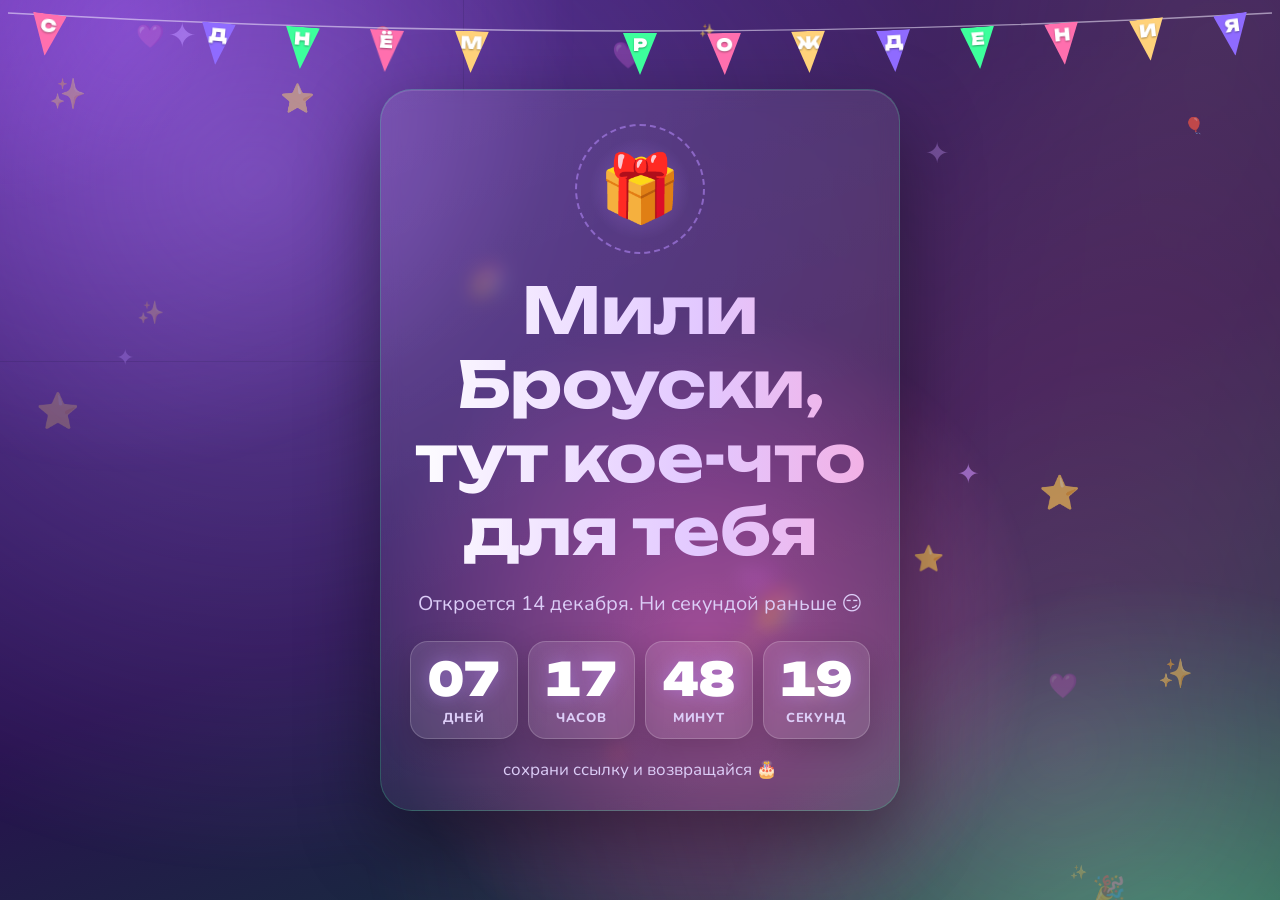
==== commit 377b6e1d: "Таймер до 14 декабря, торт со свечами и разминка перед хайлайтами - обложка: обратный отсчёт до 14.1" ====
--- a/bro.html
+++ b/bro.html
@@ -11,7 +11,7 @@
   <link rel="preconnect" href="https://fonts.googleapis.com">
   <link rel="preconnect" href="https://fonts.gstatic.com" crossorigin>
   <link rel="stylesheet" href="https://fonts.googleapis.com/css2?family=Unbounded:wght@500;700;900&family=Nunito:wght@400;600;700;800&family=Lora:ital,wght@0,400;0,600;1,400;1,600&display=swap">
-  <link rel="stylesheet" href="css/style.css?v=9">
+  <link rel="stylesheet" href="css/style.css?v=10">
 </head>
 <body class="theme-warm" data-page="4" data-banner="БРО НАВСЕГДА" data-decor="🧡,♡,✿,✨,❀">
   <main class="page">
@@ -95,6 +95,6 @@
       <a class="btn" href="final.html">дальше →</a>
     </div>
   </main>
-  <script src="js/main.js?v=16"></script>
+  <script src="js/main.js?v=18"></script>
 </body>
 </html>
--- a/css/style.css
+++ b/css/style.css
@@ -1160,3 +1160,145 @@
 .tx-heart::before { content: ""; position: absolute; inset: 0; background: linear-gradient(135deg, #ff9a76, #f0486a); opacity: 0; }
 .tx-heart.in::before { animation: fadeInTx .2s ease .58s forwards; }
 .tx-heart.in.out::before { animation: fadeOutTx .12s ease forwards; }
+
+/* =================================================================
+   ОБРАТНЫЙ ОТСЧЁТ НА ОБЛОЖКЕ
+   ================================================================= */
+.countdown { display: none; }
+.waiting .countdown { display: block; animation: pop .7s ease both; }
+.waiting .gate-wrap, .waiting .welcome { display: none; }
+.waiting .music-btn, .waiting .vol-box { display: none; }
+.cd-sub { color: var(--muted); font-size: 20px; margin-bottom: 22px; }
+.cd-grid { display: grid; grid-template-columns: repeat(4, 1fr); gap: 10px; max-width: 460px; margin: 0 auto 18px; }
+.cd-cell {
+  padding: 14px 4px 10px; border-radius: 18px;
+  background: rgba(255, 255, 255, .1); border: 1px solid rgba(255, 255, 255, .18);
+  box-shadow: 0 10px 30px rgba(0, 0, 0, .18);
+}
+.cd-cell b {
+  display: block; font: 900 clamp(28px, 9vw, 46px)/1 "Unbounded", system-ui, sans-serif;
+  color: #fff; text-shadow: 0 0 18px var(--glow); font-variant-numeric: tabular-nums;
+}
+.cd-cell b.flip { animation: cdFlip .45s cubic-bezier(.2, 1.4, .4, 1); }
+.cd-cell span { display: block; margin-top: 6px; font-size: 13px; font-weight: 800; letter-spacing: .06em; text-transform: uppercase; color: var(--muted); }
+.cd-note { color: var(--muted); font-size: 17px; margin: 0; }
+@keyframes cdFlip { 0% { transform: perspective(300px) rotateX(-90deg); opacity: 0; } 100% { transform: none; opacity: 1; } }
+
+/* =================================================================
+   РАЗМИНКА НА СТРАНИЦЕ ХАЙЛАЙТОВ
+   ================================================================= */
+.aim h2 { color: var(--fg); }
+.arena {
+  position: relative; height: min(62vh, 460px); min-height: 340px; margin-top: 14px;
+  border: 2px solid rgba(61, 255, 143, .35); border-radius: 20px; overflow: hidden;
+  background:
+    linear-gradient(rgba(61, 255, 143, .07) 1px, transparent 1px) 0 0 / 28px 28px,
+    linear-gradient(90deg, rgba(61, 255, 143, .07) 1px, transparent 1px) 0 0 / 28px 28px,
+    radial-gradient(circle at 50% 40%, rgba(13, 58, 45, .9), rgba(4, 8, 8, .95));
+  box-shadow: 0 0 40px rgba(61, 255, 143, .15), inset 0 0 60px rgba(0, 0, 0, .5);
+  touch-action: manipulation; user-select: none; -webkit-user-select: none;
+}
+.arena.playing { cursor: crosshair; }
+.arena-hud {
+  position: absolute; left: 0; right: 0; top: 0; z-index: 3;
+  display: flex; justify-content: space-between; gap: 8px; padding: 10px 14px;
+  background: rgba(0, 0, 0, .35); font-weight: 800; font-size: 16px; color: #d8ffe9;
+}
+.arena-hud b { color: var(--accent); font-variant-numeric: tabular-nums; }
+.arena-start {
+  position: absolute; inset: 44px 0 0; z-index: 2;
+  display: flex; flex-direction: column; align-items: center; justify-content: center; gap: 6px;
+  padding: 20px; text-align: center; color: #d8ffe9;
+}
+.arena.playing .arena-start { display: none; }
+.target {
+  position: absolute; z-index: 2; padding: 0; border: 0; border-radius: 50%; cursor: crosshair;
+  background:
+    radial-gradient(circle, #fff 0 12%, #ff3b5c 13% 30%, #fff 31% 46%, #ff3b5c 47% 64%, rgba(255, 255, 255, .9) 65% 70%, transparent 71%);
+  box-shadow: 0 0 22px rgba(255, 59, 92, .55);
+  animation: targetLife var(--life, 1500ms) linear forwards;
+  -webkit-tap-highlight-color: transparent;
+}
+@keyframes targetLife {
+  0% { transform: scale(0); }
+  12% { transform: scale(1.08); }
+  20% { transform: scale(1); }
+  80% { opacity: 1; }
+  100% { transform: scale(.35); opacity: 0; }
+}
+.aim-pop {
+  position: absolute; z-index: 4; pointer-events: none; translate: -50% -50%;
+  font: 900 18px/1 "Unbounded", sans-serif; white-space: nowrap;
+  animation: aimPop .7s ease-out forwards;
+}
+.aim-pop.hit { color: #3dff8f; text-shadow: 0 0 12px rgba(61, 255, 143, .8); }
+.aim-pop.miss { color: #ff6b85; font-size: 14px; }
+@keyframes aimPop { from { opacity: 1; transform: translateY(0) scale(.8); } to { opacity: 0; transform: translateY(-40px) scale(1.2); } }
+.aim-result { margin-top: 14px; font-size: 20px; text-align: center; color: var(--muted); }
+.aim-result b { color: var(--accent); }
+
+/* Пока разминка не пройдена — хайлайты под замком */
+.aim-locked .vault {
+  position: relative; max-height: 420px; overflow: hidden; pointer-events: none; user-select: none;
+  filter: blur(14px) grayscale(.6); opacity: .55;
+  -webkit-mask-image: linear-gradient(#000 30%, transparent); mask-image: linear-gradient(#000 30%, transparent);
+}
+.aim-locked .aim::after {
+  content: "🔒 Хайлайты откроются после разминки"; display: block; margin-top: 18px;
+  text-align: center; font-weight: 800; color: var(--muted);
+}
+
+/* =================================================================
+   ТОРТ СО СВЕЧАМИ
+   ================================================================= */
+.cake-stage { text-align: center; }
+.bcake { position: relative; width: 260px; height: 250px; margin: 34px auto 10px; }
+.bcake .tier { position: absolute; left: 50%; translate: -50% 0; border-radius: 16px 16px 12px 12px; }
+.bcake .t1 { bottom: 16px; width: 240px; height: 90px; background: linear-gradient(#ff9fd2, #e86aa8); box-shadow: inset 0 -10px 0 rgba(0, 0, 0, .1); }
+.bcake .t2 { bottom: 102px; width: 180px; height: 70px; background: linear-gradient(#c79bff, #9a6bf0); box-shadow: inset 0 -8px 0 rgba(0, 0, 0, .1); }
+.bcake .drip {
+  position: absolute; left: 0; right: 0; top: 0; height: 22px; border-radius: 16px 16px 0 0;
+  background: radial-gradient(circle at 10px 18px, #fff7fb 9px, transparent 10px) 0 0 / 30px 26px repeat-x, linear-gradient(#fff7fb, #fff7fb) 0 0 / 100% 12px no-repeat;
+}
+.bcake .plate { position: absolute; bottom: 4px; left: 50%; translate: -50% 0; width: 270px; height: 16px; border-radius: 50%; background: rgba(255, 255, 255, .85); box-shadow: 0 8px 20px rgba(0, 0, 0, .3); }
+.candles { position: absolute; bottom: 168px; left: 50%; translate: -50% 0; display: flex; align-items: flex-end; gap: 12px; z-index: 2; }
+.candle {
+  position: relative; width: 12px; height: 46px; border-radius: 4px; cursor: pointer;
+  background: repeating-linear-gradient(-45deg, #fff 0 6px, #ff8fc7 6px 12px);
+}
+.candle.num { width: 30px; height: 52px; background: linear-gradient(#ffe39a, #ffc14d); display: grid; place-items: center; }
+.candle.num em { font: 900 24px/1 "Unbounded", sans-serif; font-style: normal; color: #7a3d00; }
+.candle::after { content: ""; position: absolute; left: 50%; top: -8px; width: 2px; height: 8px; translate: -50% 0; background: #333; }
+/* Увеличенная зона нажатия — по свече легко попасть пальцем */
+.candle::before { content: ""; position: absolute; inset: -40px -8px -6px; }
+.flame {
+  position: absolute; left: 50%; top: -38px; width: 16px; height: 28px; margin-left: -8px;
+  border-radius: 50% 50% 50% 50% / 60% 60% 40% 40%;
+  background: radial-gradient(circle at 50% 70%, #fff 0 18%, #ffe066 30%, #ff9a1f 62%, rgba(255, 80, 0, 0) 72%);
+  box-shadow: 0 0 22px 6px rgba(255, 190, 60, .55);
+  transform-origin: 50% 90%; animation: flicker .18s ease-in-out infinite alternate;
+  transition: opacity .25s ease, transform .25s ease;
+}
+.candle:nth-child(odd) .flame { animation-duration: .23s; }
+.wind .flame { animation: windFlame .12s ease-in-out infinite alternate; }
+@keyframes flicker { from { transform: scale(1, 1) rotate(-2deg); } to { transform: scale(.94, 1.06) rotate(2deg); } }
+@keyframes windFlame { from { transform: skewX(-25deg) scale(.8, .9); } to { transform: skewX(-38deg) scale(.7, .8); } }
+.candle.out .flame { opacity: 0; transform: scale(.2) translateY(-6px); animation: none; }
+/* Дымок от погасшей свечи */
+.candle.out::after { box-shadow: 0 0 0 transparent; animation: smoke 1.4s ease-out forwards; }
+@keyframes smoke {
+  0% { box-shadow: 0 0 0 0 rgba(200, 200, 210, .7); }
+  100% { box-shadow: 0 -50px 14px 6px rgba(200, 200, 210, 0); }
+}
+.blow-ui { min-height: 120px; }
+.blow-hint { margin: 10px 0 8px; font-size: 16px; }
+.blow-meter { width: 200px; height: 8px; margin: 0 auto; border-radius: 4px; background: rgba(255, 255, 255, .15); overflow: hidden; opacity: 0; transition: opacity .3s; }
+.blow-meter i { display: block; height: 100%; background: linear-gradient(90deg, #8fd8ff, #c79bff, #ff8fc7); transform: scaleX(0); transform-origin: 0 50%; }
+.listening .blow-meter { opacity: 1; }
+.listening #blow { animation: tagPulse 1s ease-in-out infinite; }
+.wish-done { display: none; font-size: 22px; font-weight: 800; color: var(--gold, #ffd27a); }
+.wish-done small { font-size: 17px; color: var(--muted); font-weight: 600; }
+.blown .blow-ui { display: none; }
+.blown .wish-done { display: block; animation: pop .7s ease both; }
+.blown .bcake { animation: cakeHop .6s cubic-bezier(.2, 1.6, .4, 1); }
+@keyframes cakeHop { 40% { transform: translateY(-14px) scale(1.04); } }
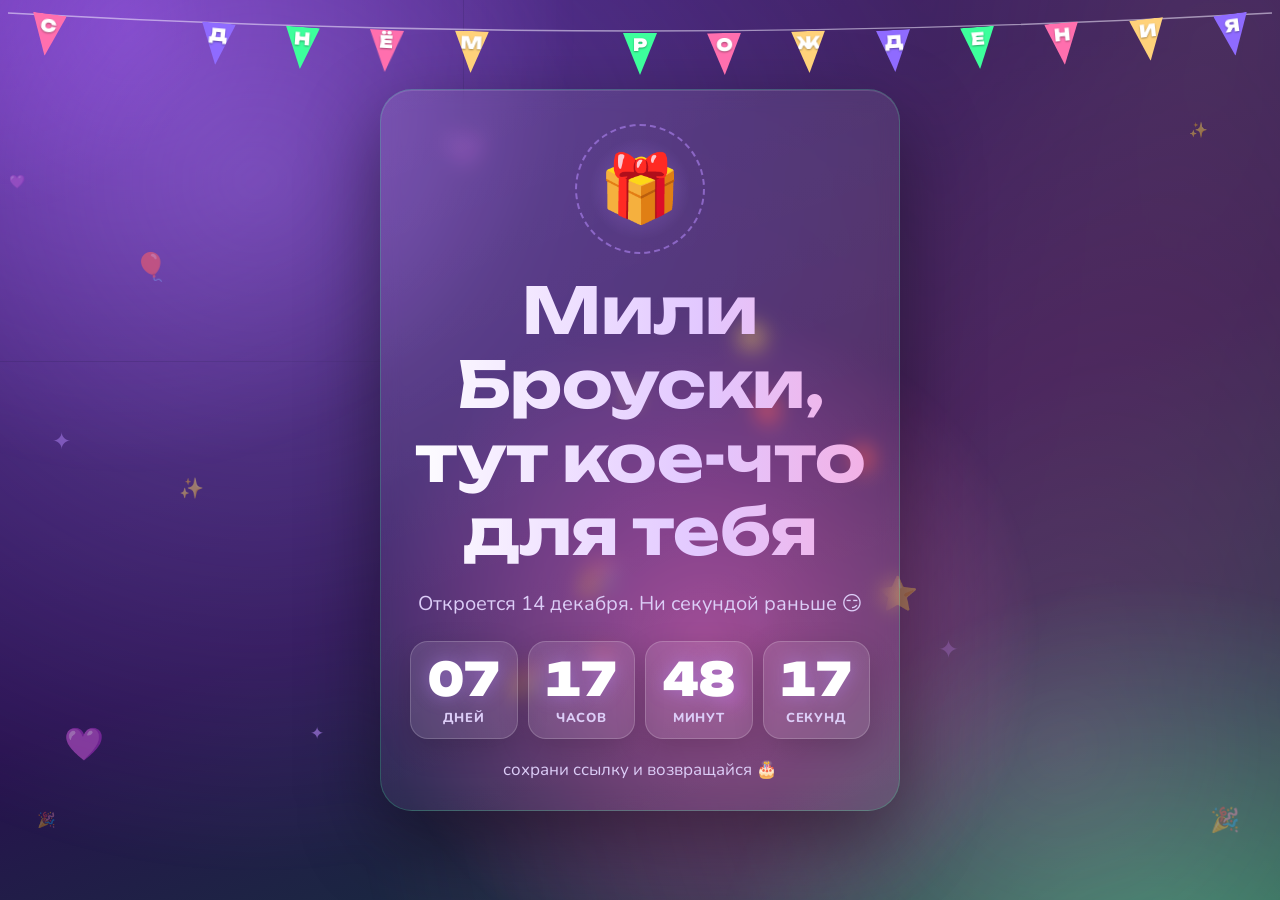
==== commit eccc8a31: "Кнопки перехода не прячутся, ранги разминки, шарики на фоне - кнопки «дальше»/«пошли в дс» больше не" ====
--- a/bro.html
+++ b/bro.html
@@ -11,7 +11,7 @@
   <link rel="preconnect" href="https://fonts.googleapis.com">
   <link rel="preconnect" href="https://fonts.gstatic.com" crossorigin>
   <link rel="stylesheet" href="https://fonts.googleapis.com/css2?family=Unbounded:wght@500;700;900&family=Nunito:wght@400;600;700;800&family=Lora:ital,wght@0,400;0,600;1,400;1,600&display=swap">
-  <link rel="stylesheet" href="css/style.css?v=10">
+  <link rel="stylesheet" href="css/style.css?v=13">
 </head>
 <body class="theme-warm" data-page="4" data-banner="БРО НАВСЕГДА" data-decor="🧡,♡,✿,✨,❀">
   <main class="page">
@@ -91,10 +91,10 @@
       <p class="shine">Мы единственные такие бро.</p>
     </section>
 
-    <div class="next reveal">
+    <div class="next">
       <a class="btn" href="final.html">дальше →</a>
     </div>
   </main>
-  <script src="js/main.js?v=18"></script>
+  <script src="js/main.js?v=19"></script>
 </body>
 </html>
--- a/css/style.css
+++ b/css/style.css
@@ -32,7 +32,9 @@
   position: relative; z-index: 1;
   max-width: 1080px;
   margin: 0 auto;
-  padding: calc(78px + env(safe-area-inset-top)) 14px calc(40px + env(safe-area-inset-bottom));
+  /* Снизу запас 110px: там закреплены кнопка музыки и ползунок громкости —
+     иначе в самом конце страницы они накрывают кнопку перехода */
+  padding: calc(78px + env(safe-area-inset-top)) 14px calc(110px + env(safe-area-inset-bottom));
 }
 @media (min-width: 600px) { .page { padding-left: 28px; padding-right: 28px; } }
 section { margin: 0 0 64px; }
@@ -122,7 +124,7 @@
 }
 .btn:active { transform: scale(.96); }
 .btn:focus-visible { outline: 3px solid var(--fg); outline-offset: 3px; }
-.next { display: flex; justify-content: center; padding: 16px 0 8px; }
+.next { display: flex; justify-content: center; padding: 16px 0 8px; } /* всегда видна — не зависит от анимации появления */
 .next .btn { width: 100%; max-width: 440px; }
 
 /* ============ Появление при прокрутке ============ */
@@ -927,14 +929,13 @@
 @keyframes flagSway { 50% { transform: rotate(6deg); } }
 
 /* Воздушные шарики */
-.balloons { position: fixed; inset: 0; z-index: 45; pointer-events: none; overflow: hidden; }
+.balloons { position: fixed; inset: 0; z-index: 0; pointer-events: none; overflow: hidden; } /* фон: под текстом и фото */
 .balloon {
   position: absolute; bottom: -140px;
   width: calc(52px * var(--s)); height: calc(64px * var(--s));
   border-radius: 50% 50% 48% 52% / 58% 58% 42% 42%;
   background: radial-gradient(circle at 32% 28%, rgba(255, 255, 255, .75) 0 7%, transparent 22%), var(--c);
   box-shadow: inset -6px -8px 14px rgba(0, 0, 0, .18);
-  pointer-events: auto; cursor: pointer;
   animation: balloonUp var(--dur) linear forwards, balloonSway 3s ease-in-out infinite alternate;
 }
 .balloon::before { /* узелок */
@@ -1226,6 +1227,13 @@
   80% { opacity: 1; }
   100% { transform: scale(.35); opacity: 0; }
 }
+/* Если на устройстве включено «уменьшить анимацию», общее правило делает все анимации
+   мгновенными — мишень бы исчезала сразу. Её «жизнь» — это игра, поэтому оставляем
+   полную длительность, только без прыжка: просто плавно гаснет */
+@media (prefers-reduced-motion: reduce) {
+  .target { animation: targetFade var(--life, 1500ms) linear forwards !important; }
+}
+@keyframes targetFade { 0%, 75% { opacity: 1; } 100% { opacity: 0; } }
 .aim-pop {
   position: absolute; z-index: 4; pointer-events: none; translate: -50% -50%;
   font: 900 18px/1 "Unbounded", sans-serif; white-space: nowrap;
@@ -1236,6 +1244,17 @@
 @keyframes aimPop { from { opacity: 1; transform: translateY(0) scale(.8); } to { opacity: 0; transform: translateY(-40px) scale(1.2); } }
 .aim-result { margin-top: 14px; font-size: 20px; text-align: center; color: var(--muted); }
 .aim-result b { color: var(--accent); }
+.aim-result small { display: block; margin-top: 4px; font-size: 15px; opacity: .85; }
+
+/* Таблица рангов: время + точность */
+.rank-table {
+  margin: 16px auto 0; max-width: 440px; padding: 8px; border-radius: 16px;
+  background: rgba(0, 0, 0, .25); border: 1px solid rgba(61, 255, 143, .2);
+  font-size: 15px; font-weight: 700;
+}
+.rank-row { display: grid; grid-template-columns: 1.6fr 1fr .8fr; gap: 6px; padding: 7px 10px; border-radius: 10px; color: var(--muted); }
+.rank-row span:not(:first-child) { text-align: right; font-variant-numeric: tabular-nums; }
+.rank-row.got { color: #0b2a22; background: linear-gradient(90deg, #3dff9c, #a6ff00); box-shadow: 0 0 18px rgba(61, 255, 143, .45); }
 
 /* Пока разминка не пройдена — хайлайты под замком */
 .aim-locked .vault {
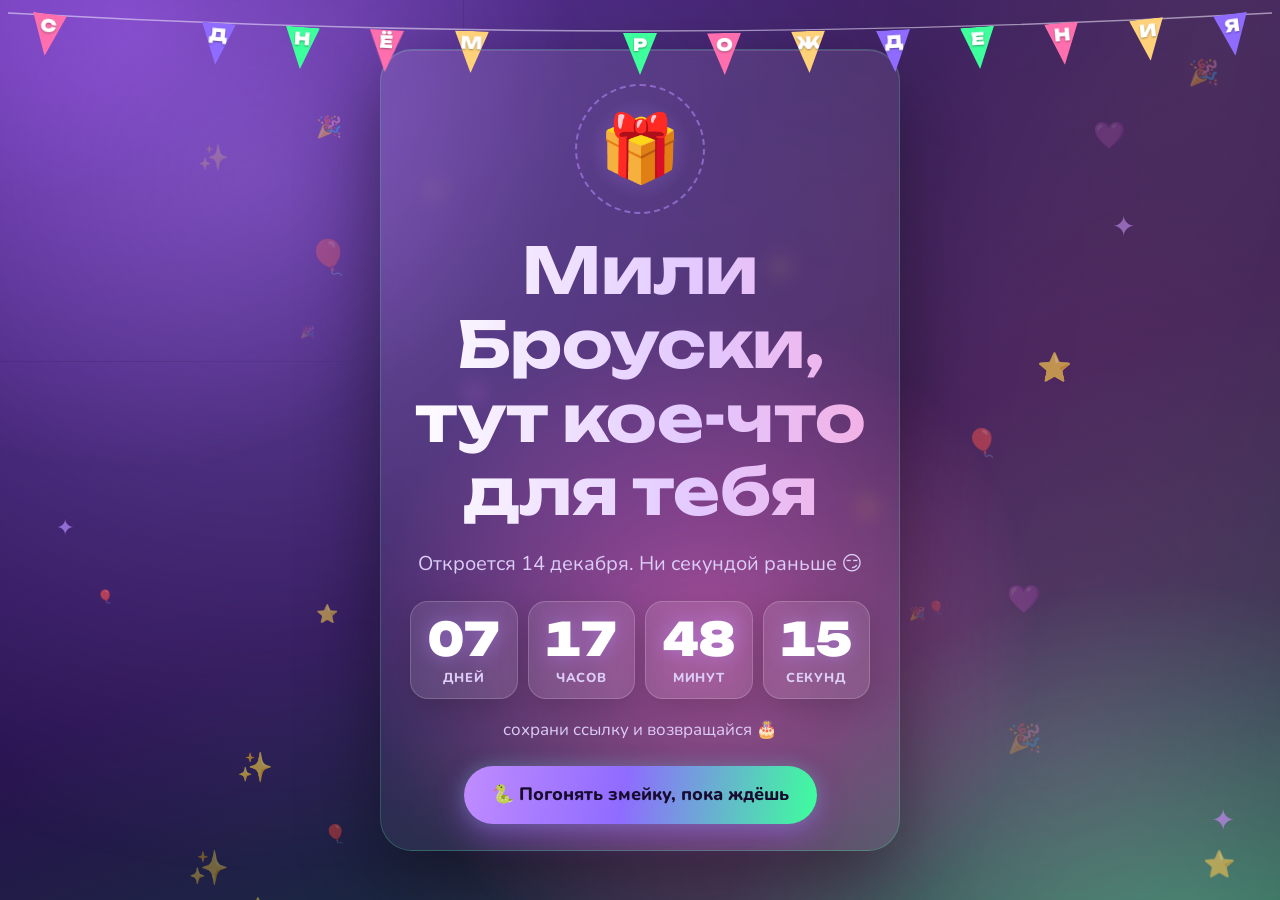
==== commit 6fe003a3: "Змейка на экране обратного отсчёта - кнопка «Погонять змейку, пока ждёшь» под таймером - отдельный э" ====
--- a/bro.html
+++ b/bro.html
@@ -11,7 +11,7 @@
   <link rel="preconnect" href="https://fonts.googleapis.com">
   <link rel="preconnect" href="https://fonts.gstatic.com" crossorigin>
   <link rel="stylesheet" href="https://fonts.googleapis.com/css2?family=Unbounded:wght@500;700;900&family=Nunito:wght@400;600;700;800&family=Lora:ital,wght@0,400;0,600;1,400;1,600&display=swap">
-  <link rel="stylesheet" href="css/style.css?v=13">
+  <link rel="stylesheet" href="css/style.css?v=14">
 </head>
 <body class="theme-warm" data-page="4" data-banner="БРО НАВСЕГДА" data-decor="🧡,♡,✿,✨,❀">
   <main class="page">
@@ -95,6 +95,6 @@
       <a class="btn" href="final.html">дальше →</a>
     </div>
   </main>
-  <script src="js/main.js?v=19"></script>
+  <script src="js/main.js?v=20"></script>
 </body>
 </html>
--- a/css/style.css
+++ b/css/style.css
@@ -1321,3 +1321,48 @@
 .blown .wish-done { display: block; animation: pop .7s ease both; }
 .blown .bcake { animation: cakeHop .6s cubic-bezier(.2, 1.6, .4, 1); }
 @keyframes cakeHop { 40% { transform: translateY(-14px) scale(1.04); } }
+
+/* =================================================================
+   ЗМЕЙКА — отдельный экран на время обратного отсчёта
+   ================================================================= */
+.snake-open { margin-top: 22px; }
+.snake-lock, .snake-lock body { overflow: hidden; }
+.snake-screen {
+  position: fixed; inset: 0; z-index: 250;
+  display: none; flex-direction: column; align-items: center; justify-content: center; gap: 12px;
+  padding: calc(14px + env(safe-area-inset-top)) 14px calc(14px + env(safe-area-inset-bottom));
+  background: radial-gradient(circle at 50% 20%, #3a1872 0%, #1d0d3d 55%, #0b2a22 100%);
+  color: #f3ecff; touch-action: none; user-select: none; -webkit-user-select: none;
+}
+.snake-screen.open { display: flex; animation: pop .45s ease both; }
+.snake-top { display: flex; align-items: center; gap: 18px; width: 100%; max-width: 520px; font: 800 20px/1 "Nunito", sans-serif; }
+.snake-top b { font-family: "Unbounded", sans-serif; color: #3dff9c; font-variant-numeric: tabular-nums; }
+.sn-close {
+  margin-left: auto; width: 42px; height: 42px; border-radius: 50%; cursor: pointer;
+  border: 1px solid rgba(255, 255, 255, .3); background: rgba(255, 255, 255, .1); color: #fff; font-size: 18px;
+}
+.snake-board { position: relative; border-radius: 18px; padding: 6px; background: rgba(0, 0, 0, .35);
+  border: 2px solid rgba(61, 255, 156, .45); box-shadow: 0 0 40px rgba(168, 85, 255, .35), 0 0 18px rgba(61, 255, 156, .2); }
+.snake-board canvas { display: block; border-radius: 12px; touch-action: none; }
+.snake-msg {
+  position: absolute; inset: 6px; border-radius: 12px;
+  display: flex; flex-direction: column; align-items: center; justify-content: center; gap: 6px;
+  padding: 18px; text-align: center; background: rgba(20, 8, 44, .78); backdrop-filter: blur(3px);
+}
+.snake-msg[hidden] { display: none; }
+.snake-msg h2 { margin: 0 0 4px; font-size: clamp(20px, 6vw, 28px); }
+.snake-msg p { margin: 0 0 12px; color: #dccdf7; font-size: 17px; }
+.snake-msg b { color: #ffd27a; }
+.snake-pad { display: grid; grid-template-columns: repeat(3, 60px); grid-template-rows: repeat(2, 52px); gap: 8px; }
+.snake-pad button {
+  border: 0; border-radius: 14px; cursor: pointer; font-size: 20px; color: #fff;
+  background: linear-gradient(135deg, rgba(168, 85, 255, .55), rgba(61, 255, 156, .35));
+  box-shadow: 0 4px 12px rgba(0, 0, 0, .3); touch-action: manipulation;
+}
+.snake-pad button:active { transform: scale(.92); }
+.snake-pad [data-d="up"] { grid-column: 2; grid-row: 1; }
+.snake-pad [data-d="left"] { grid-column: 1; grid-row: 2; }
+.snake-pad [data-d="down"] { grid-column: 2; grid-row: 2; }
+.snake-pad [data-d="right"] { grid-column: 3; grid-row: 2; }
+.snake-hint { margin: 0; font-size: 14px; color: #b9a8dc; }
+@media (pointer: fine) { .snake-pad { display: none; } .snake-hint::after { content: " · на компьютере — стрелки, пробел = пауза"; } }
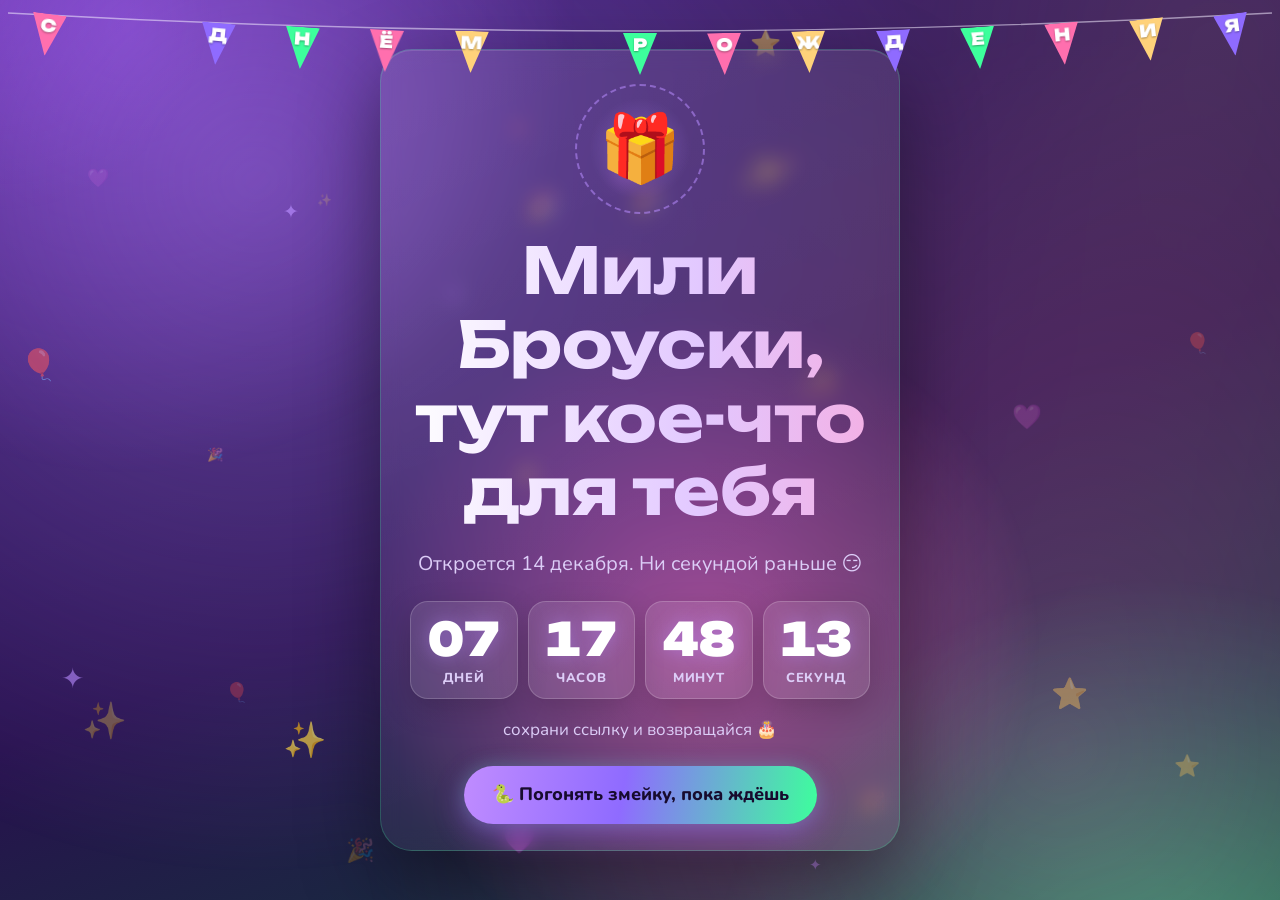
==== commit a4fe8f80: "Змейка: кнопка паузы - кнопка ⏸/▶ сверху, экран «Пауза» с «Продолжить» - пробел на компьютере, автоп" ====
--- a/bro.html
+++ b/bro.html
@@ -11,7 +11,7 @@
   <link rel="preconnect" href="https://fonts.googleapis.com">
   <link rel="preconnect" href="https://fonts.gstatic.com" crossorigin>
   <link rel="stylesheet" href="https://fonts.googleapis.com/css2?family=Unbounded:wght@500;700;900&family=Nunito:wght@400;600;700;800&family=Lora:ital,wght@0,400;0,600;1,400;1,600&display=swap">
-  <link rel="stylesheet" href="css/style.css?v=14">
+  <link rel="stylesheet" href="css/style.css?v=15">
 </head>
 <body class="theme-warm" data-page="4" data-banner="БРО НАВСЕГДА" data-decor="🧡,♡,✿,✨,❀">
   <main class="page">
@@ -95,6 +95,6 @@
       <a class="btn" href="final.html">дальше →</a>
     </div>
   </main>
-  <script src="js/main.js?v=20"></script>
+  <script src="js/main.js?v=21"></script>
 </body>
 </html>
--- a/css/style.css
+++ b/css/style.css
@@ -1366,3 +1366,11 @@
 .snake-pad [data-d="right"] { grid-column: 3; grid-row: 2; }
 .snake-hint { margin: 0; font-size: 14px; color: #b9a8dc; }
 @media (pointer: fine) { .snake-pad { display: none; } .snake-hint::after { content: " · на компьютере — стрелки, пробел = пауза"; } }
+/* Кнопка паузы в змейке */
+.sn-pause {
+  margin-left: auto; width: 42px; height: 42px; border-radius: 50%; cursor: pointer;
+  border: 1px solid rgba(61, 255, 156, .5); background: rgba(61, 255, 156, .15); color: #fff; font-size: 17px;
+}
+.sn-pause:disabled { opacity: .35; cursor: default; }
+.sn-pause.on { background: #3dff9c; color: #170b2e; }
+.sn-pause + .sn-close { margin-left: 0; }
